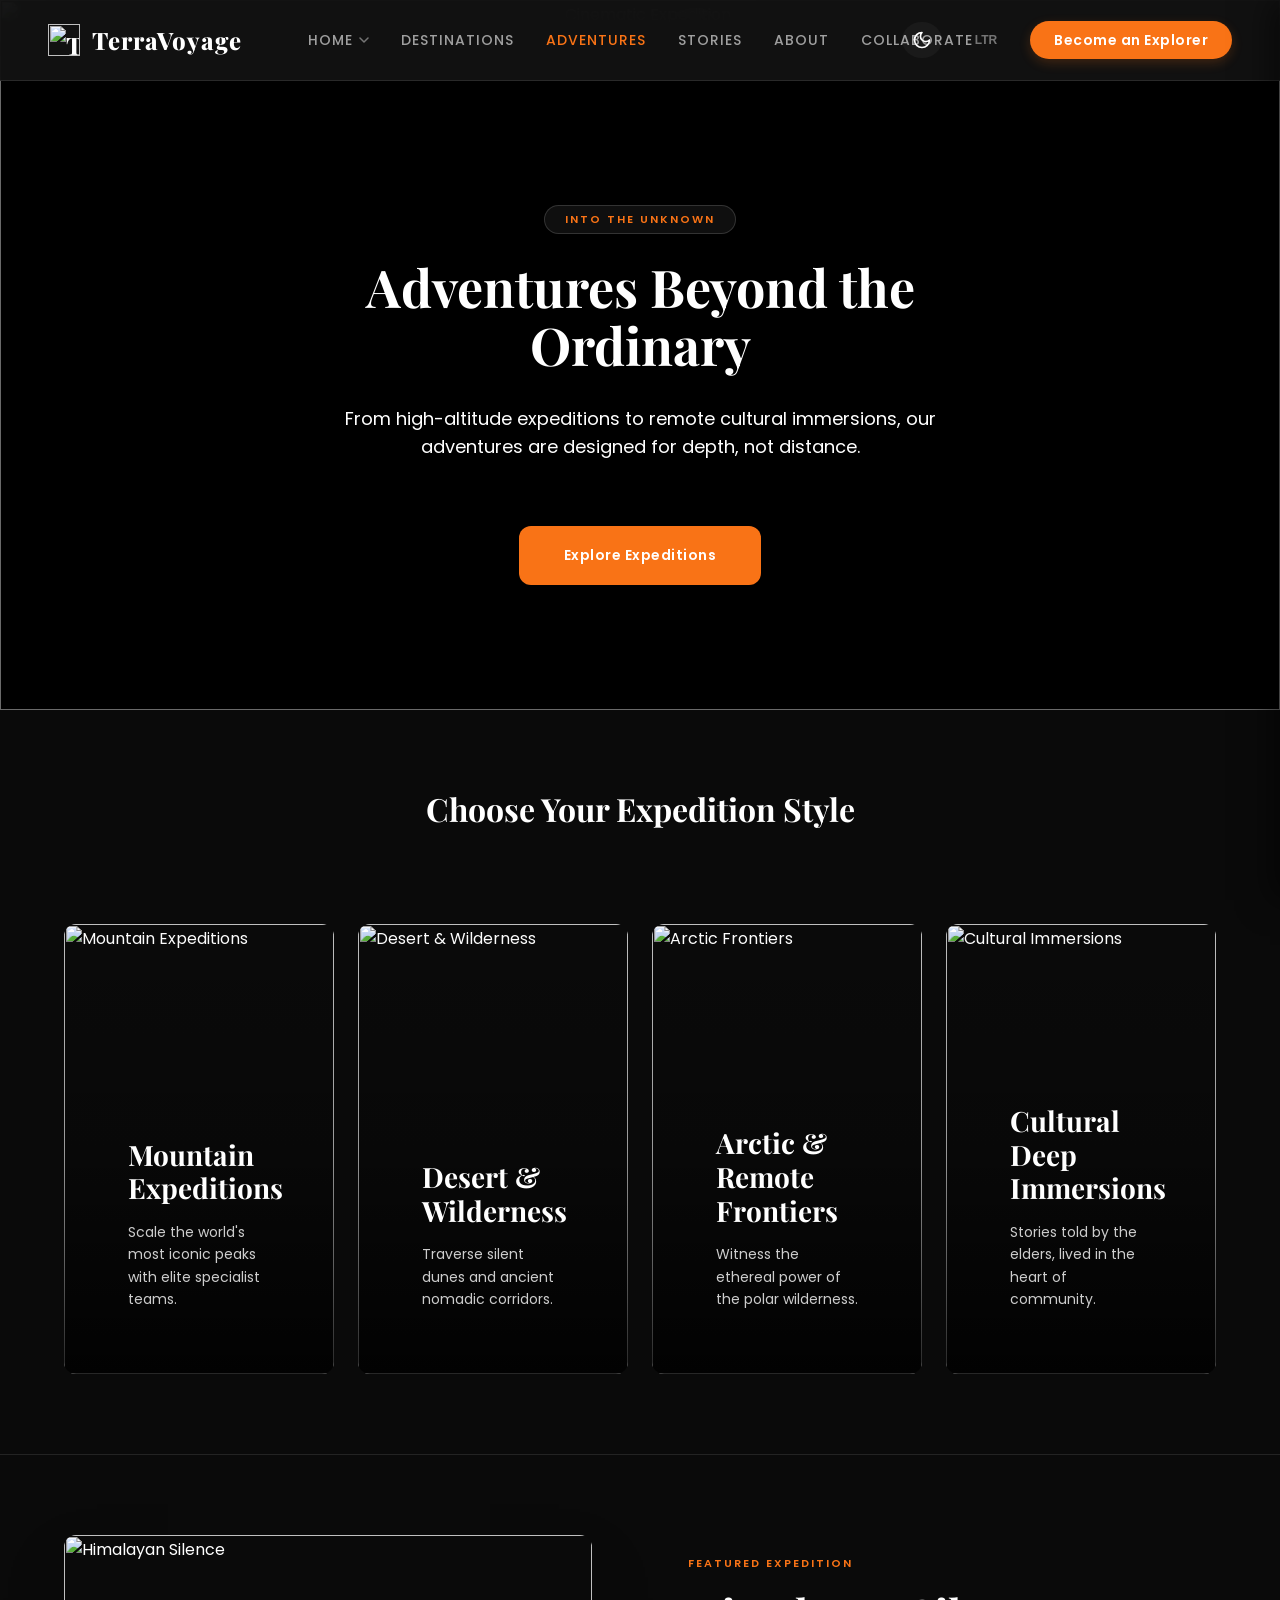
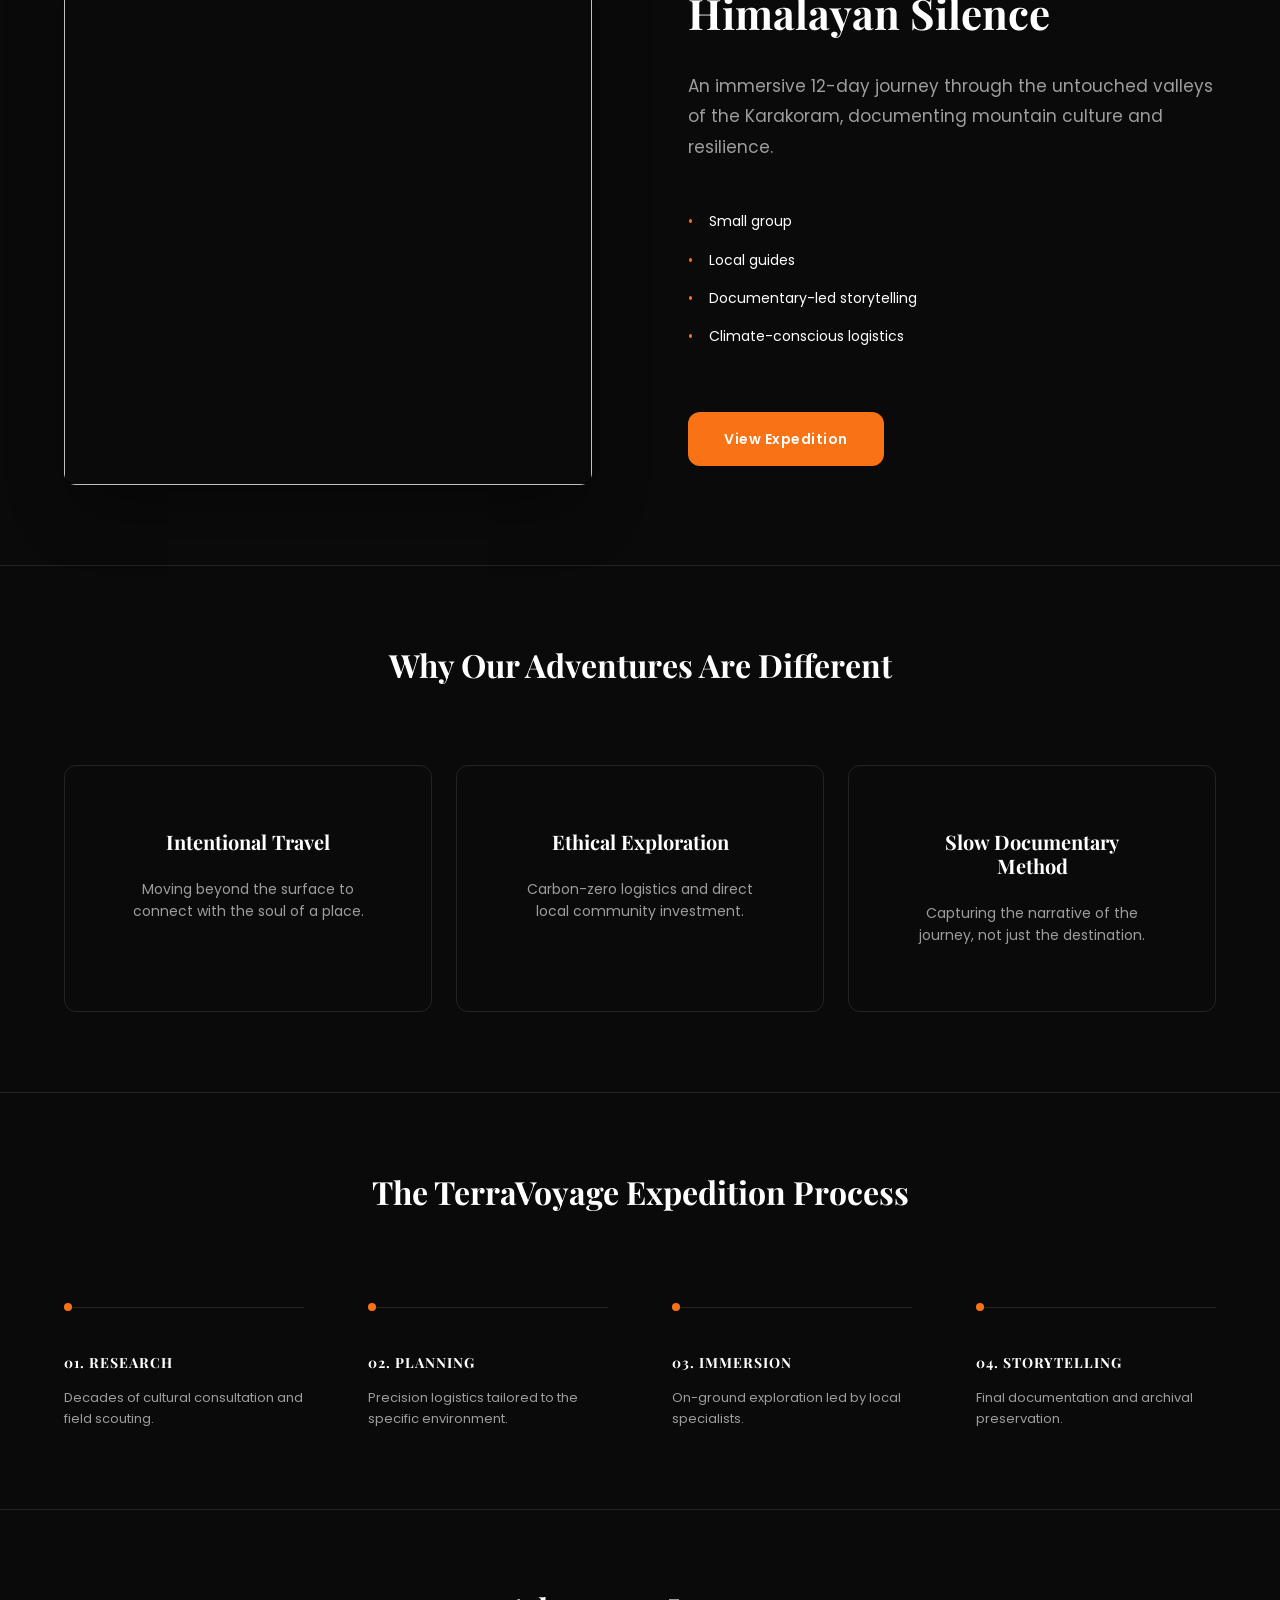
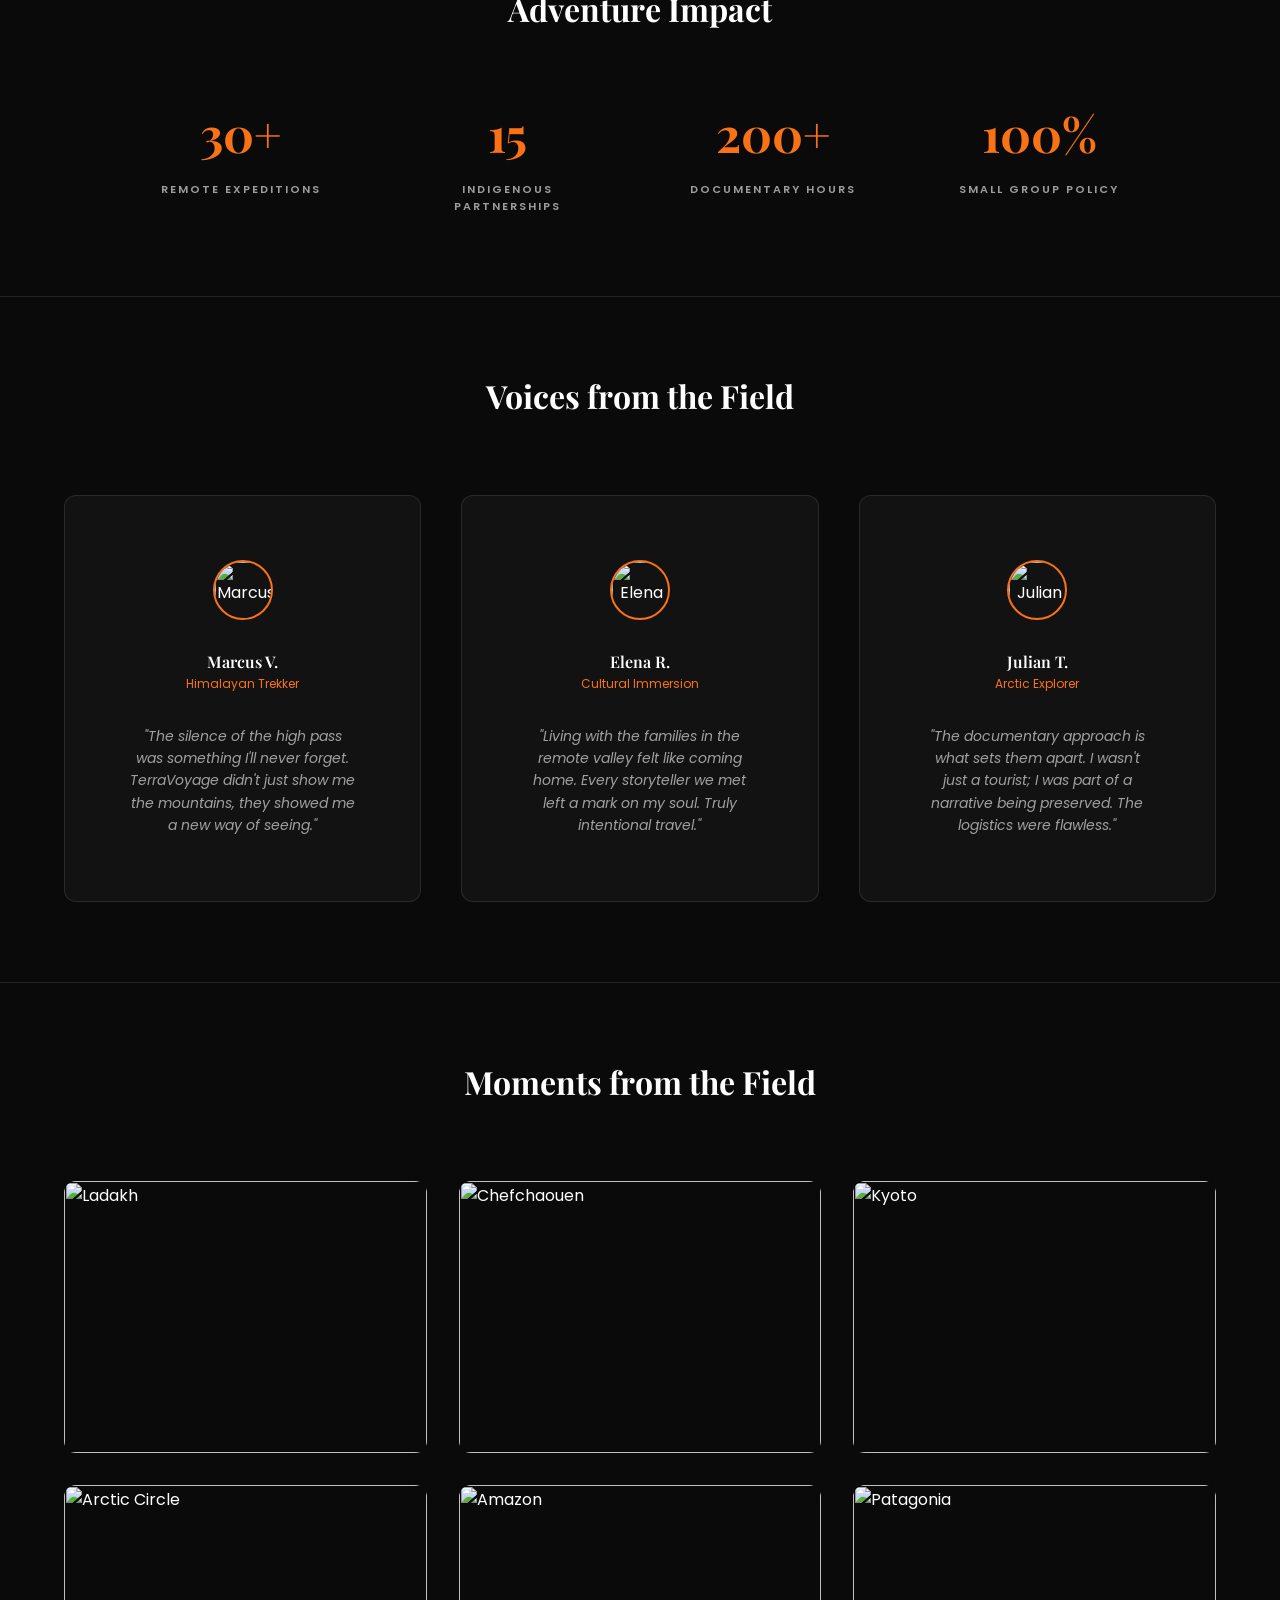
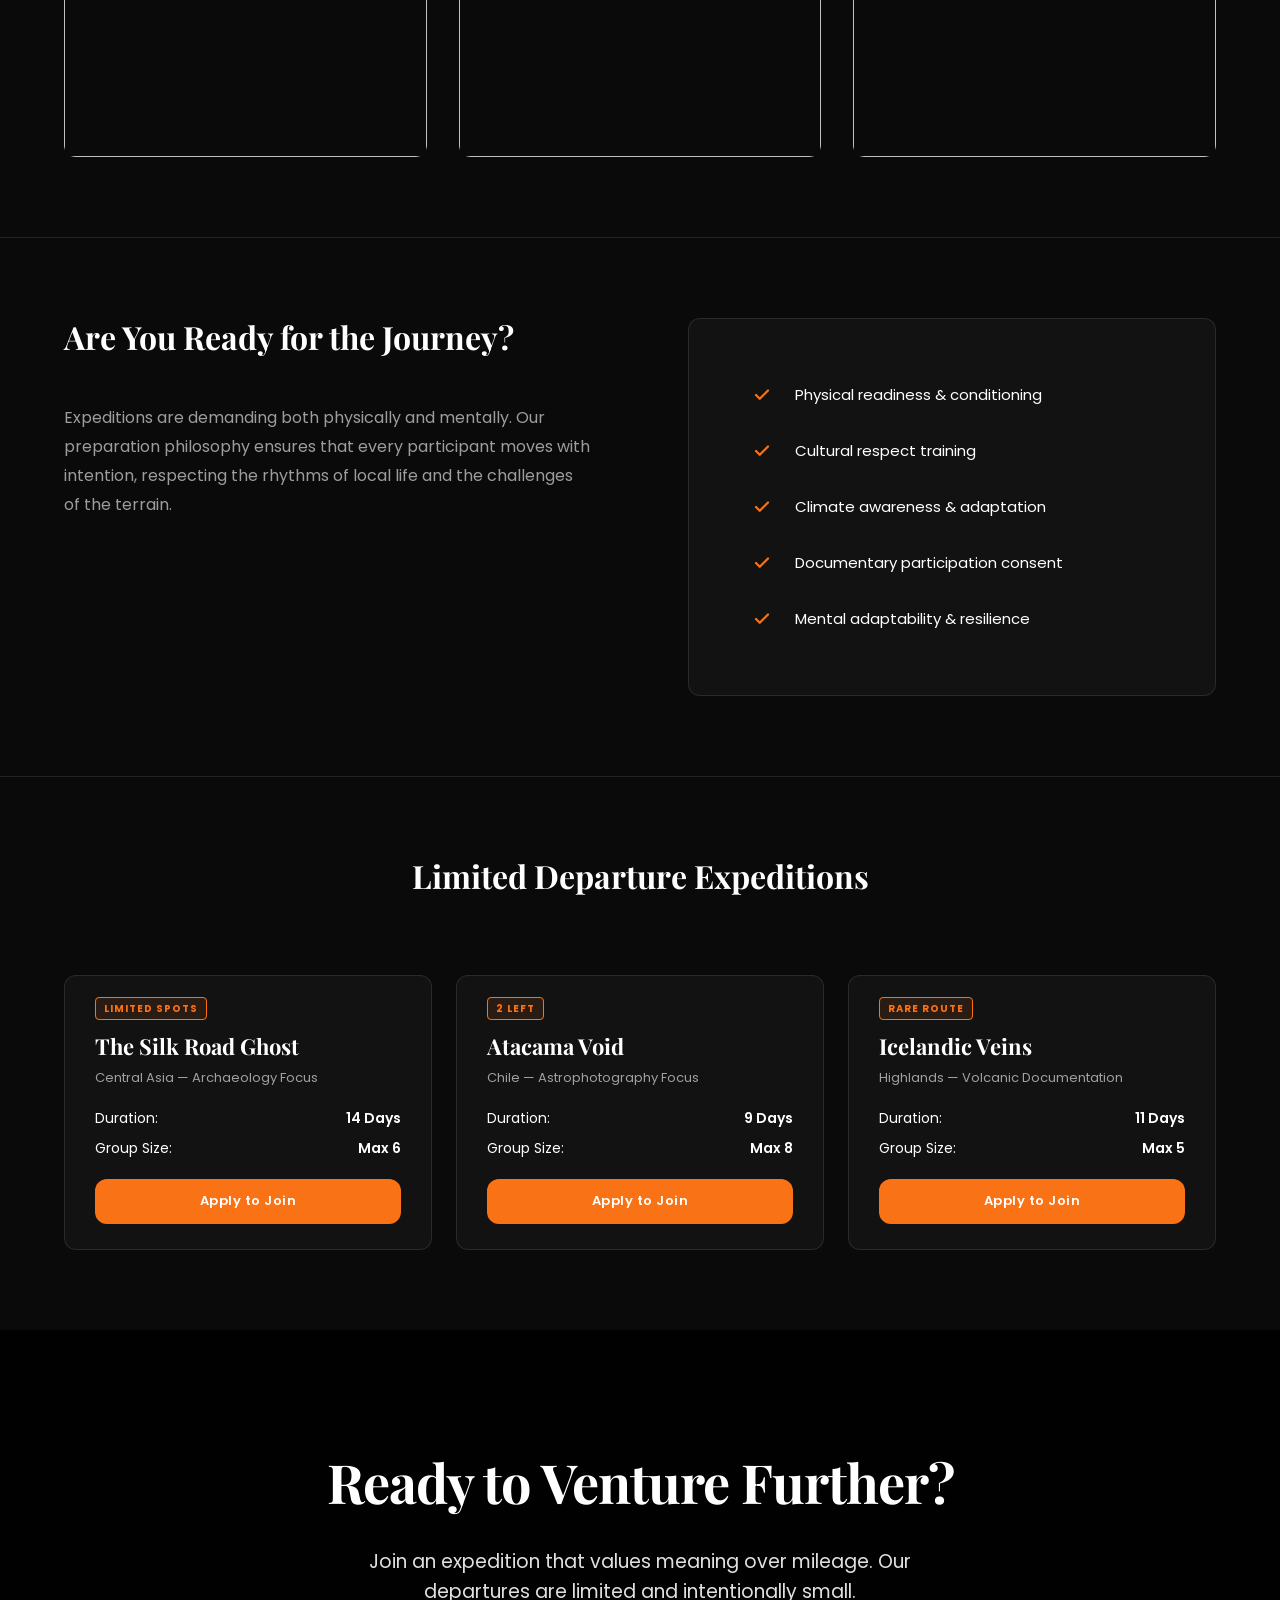
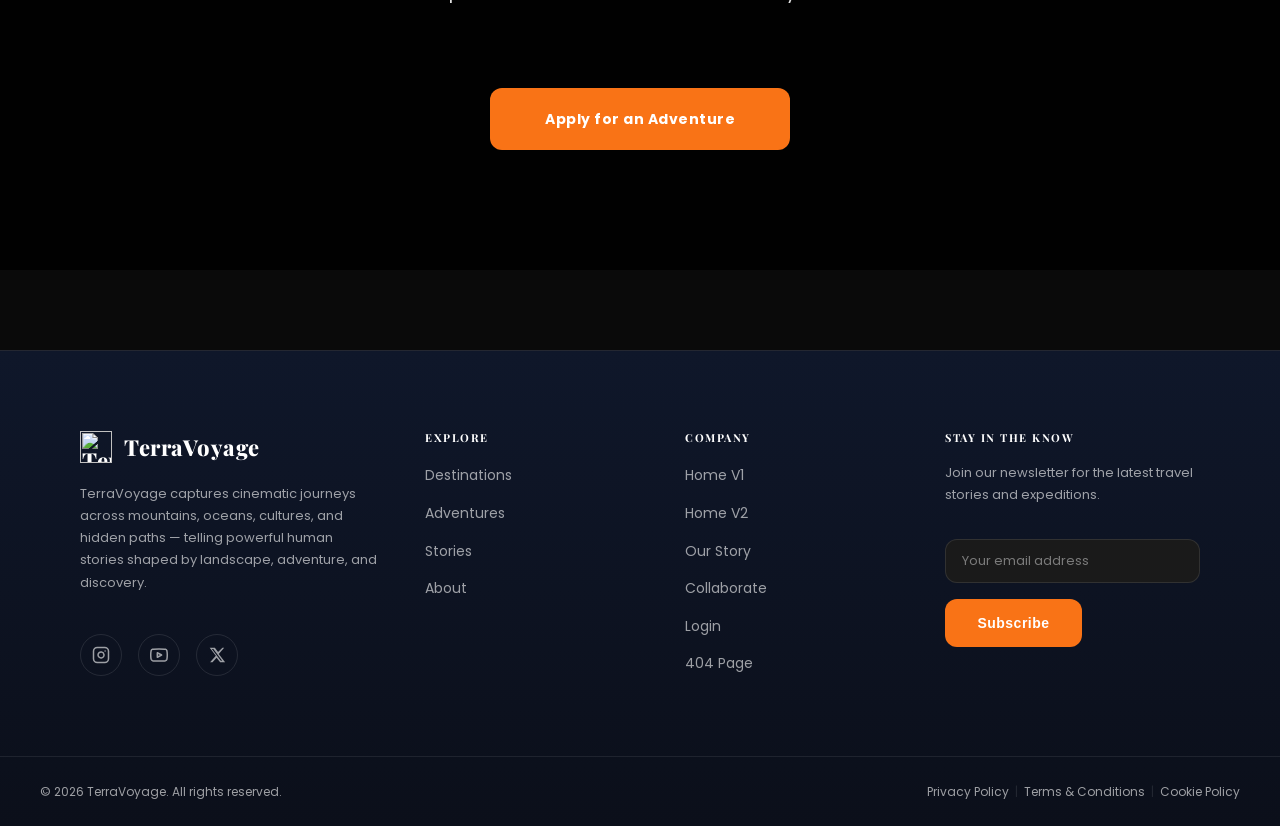
==== pages/adventures.html @ 6fcf6c56 "Initial commit" ====
<html lang="en" data-theme="dark">

<head>
    <meta charset="UTF-8">
    <meta name="viewport" content="width=device-width, initial-scale=1.0">
    <title>Adventures | TerraVoyage</title>
    <meta name="description"
        content="Embark on immersive travel experiences with our curated adventures around the world.">

    <script>
        (function () {
            const savedTheme = localStorage.getItem('theme') || 'dark';
            document.documentElement.setAttribute('data-theme', savedTheme);
            // Keep body hidden until main.js restores RTL class → no flash
            document.documentElement.classList.add('page-loading');
        })();
    </script>

    <!-- Google Fonts -->
    <link rel="preconnect" href="https://fonts.googleapis.com">
    <link rel="preconnect" href="https://fonts.gstatic.com" crossorigin>
    <link
        href="https://fonts.googleapis.com/css2?family=Playfair+Display:ital,wght@0,400..900;1,400..900&family=Poppins:wght@300;400;500;600&display=swap"
        rel="stylesheet">
    <link rel="stylesheet" href="../assets/css/style.css">
    <link rel="icon" type="image/svg+xml" href="../assets/icons/favicon.svg">
    <style>
        /* Adventures Page Specific Refinements */
        .dest-container {
            max-width: var(--container-max-width);
            margin: 0 auto;
            padding: 0 var(--space-3);
        }

        /* Hero Themes */
        [data-theme="light"] .hero-overlay {
            background: linear-gradient(to bottom, rgba(255, 255, 255, 0.1), rgba(255, 255, 255, 0.4)) !important;
        }

        /* Category Card */
        .adventure-cat-card {
            position: relative;
            height: 450px;
            border-radius: var(--border-radius);
            overflow: hidden;
            cursor: pointer;
            transition: 0.5s cubic-bezier(0.165, 0.84, 0.44, 1);
        }

        .adventure-cat-card img {
            width: 100%;
            height: 100%;
            object-fit: cover;
            transition: transform 0.8s ease;
        }

        .adventure-cat-card:hover img {
            transform: scale(1.1);
        }

        .adventure-cat-overlay {
            position: absolute;
            inset: 0;
            background: linear-gradient(to top, rgba(0, 0, 0, 0.8) 0%, rgba(0, 0, 0, 0.2) 50%, rgba(0, 0, 0, 0) 100%);
            z-index: 2;
        }

        .adventure-cat-content {
            position: absolute;
            bottom: 0;
            left: 0;
            padding: var(--space-8);
            z-index: 3;
            width: 100%;
        }

        .adventure-cat-card:hover {
            transform: translateY(-8px);
            box-shadow: 0 20px 40px rgba(0, 0, 0, 0.3);
        }

        /* Timeline design */
        .timeline-step {
            flex: 1;
            position: relative;
            padding-top: var(--space-6);
        }

        .timeline-step::before {
            content: '';
            position: absolute;
            top: 0;
            left: 0;
            width: 100%;
            height: 1px;
            background: var(--color-border);
        }

        .timeline-dot {
            position: absolute;
            top: -4px;
            left: 0;
            width: 8px;
            height: 8px;
            background: var(--color-accent);
            border-radius: 50%;
            /* RTL: position is flipped via body.rtl-mode below */
        }

        /* Testimonial card logic */
        .voice-card {
            background: var(--color-surface);
            padding: var(--space-8);
            border-radius: var(--border-radius);
            border: 1px solid var(--color-border);
            transition: 0.3s ease;
            height: 100%;
        }

        [data-theme="light"] .voice-card {
            box-shadow: 0 10px 20px rgba(0, 0, 0, 0.05);
        }

        .voice-card:hover {
            border-color: var(--color-accent);
            transform: translateY(-5px);
        }

        .avatar-circle {
            width: 60px;
            height: 60px;
            border-radius: 50%;
            object-fit: cover;
            display: block;
            /* ensures margin:auto works */
            margin: 0 auto var(--space-4);
            /* center image, replace margin-bottom */
            border: 2px solid var(--color-accent);
        }

        /* Gallery Grid */
        .gallery-grid {
            display: grid;
            grid-template-columns: repeat(auto-fit, minmax(300px, 1fr));
            gap: var(--space-4);
        }

        .gallery-item {
            position: relative;
            aspect-ratio: 4/3;
            overflow: hidden;
            border-radius: var(--border-radius);
            cursor: pointer;
        }

        .gallery-item img {
            width: 100%;
            height: 100%;
            object-fit: cover;
            transition: transform 0.6s ease;
        }

        .gallery-overlay {
            position: absolute;
            inset: 0;
            background: rgba(0, 0, 0, 0.4);
            opacity: 0;
            transition: 0.3s ease;
            display: flex;
            align-items: center;
            justify-content: center;
            z-index: 2;
        }

        .gallery-caption {
            color: #FFF;
            font-size: 13px;
            font-weight: 500;
            text-transform: uppercase;
            letter-spacing: 2px;
            transform: translateY(10px);
            transition: 0.3s ease;
        }

        .gallery-item:hover img {
            transform: scale(1.08);
        }

        .gallery-item:hover .gallery-overlay {
            opacity: 1;
        }

        .gallery-item:hover .gallery-caption {
            transform: translateY(0);
        }

        /* Limited Cards */
        .limited-card {
            background: var(--color-surface);
            padding: 25px 30px;
            border: 1px solid var(--color-border);
            border-radius: var(--border-radius);
            transition: 0.3s ease;
            display: flex;
            flex-direction: column;
            justify-content: space-between;
        }

        .expedition-detail-row {
            margin-bottom: 8px;
            display: flex;
            justify-content: space-between;
            align-items: center;
        }

        .expedition-detail-row:last-child {
            margin-bottom: 0;
        }

        [data-theme="light"] .limited-card {
            box-shadow: 0 4px 20px rgba(0, 0, 0, 0.05);
        }

        .limited-card:hover {
            border-color: var(--color-accent);
            transform: translateY(-4px);
        }

        /* =====================
           RTL MODE — Adventures Page
           ===================== */

        /* Featured Expedition & Prep — flip grid columns. Override inline grid with flex for easier mirroring. */
        body.rtl-mode .rtl-flip-section .dest-container>div:first-child {
            display: flex !important;
            flex-direction: row-reverse !important;
            text-align: right !important;
        }

        /* Prevent children from collapsing to content width */
        body.rtl-mode .rtl-flip-section .dest-container>div:first-child>div {
            flex: 1;
            min-width: 0;
            width: 100%;
        }

        /* Ensure all text within the mirrored column is right-aligned */
        body.rtl-mode .rtl-flip-section .dest-container div {
            text-align: right;
        }

        /* Feature list items — swap dot and text position */
        body.rtl-mode .rtl-flip-section ul {
            padding: 0;
            list-style: none;
        }

        body.rtl-mode .rtl-flip-section li {
            flex-direction: row-reverse;
            justify-content: flex-start;
            text-align: right;
        }

        /* Philosophy cards — right-align body text */
        body.rtl-mode .dest-container>div[style*="grid"]>div {
            text-align: right;
        }

        /* Timeline steps — right-align in RTL */
        body.rtl-mode .timeline-step {
            text-align: right;
        }

        /* Timeline dot — mirror to right edge in RTL */
        body.rtl-mode .timeline-dot {
            left: auto;
            right: 0;
        }

        /* Adventure Impact — ALWAYS centered, never reversed */
        /* Use !important to beat the broad grid-child text-align:right rule */
        body.rtl-mode .dest-container[style*="text-align: center"]>div[style*="grid"] {
            direction: ltr !important;
            text-align: center !important;
        }

        body.rtl-mode .stat-item {
            text-align: center !important;
            direction: ltr !important;
        }

        /* Limited Cards - Section 11 */
        body.rtl-mode .limited-card {
            text-align: right;
            direction: rtl;
        }

        /* ---- Voices from the Field: all rules scoped to this section only ---- */
        .adventures-page .voices-section .voices-wrapper {
            display: flex;
            justify-content: center;
            align-items: stretch;
            gap: 40px;
            flex-wrap: nowrap;
            /* enforce single row on desktop/tablet */
        }

        .adventures-page .voices-section .voice-card {
            flex: 1;
            /* equal width share */
            max-width: 360px;
            /* cap at 360px per card */
            text-align: center;
        }

        /* RTL: reverse card order only, keep content centered */
        body.rtl-mode .adventures-page .voices-section .voices-wrapper {
            flex-direction: row-reverse;
        }

        /* RTL: card content stays centered and unaffected by parent direction */
        body.rtl-mode .adventures-page .voices-section .voice-card {
            direction: ltr !important;
            text-align: center !important;
        }

        /* Avatar always centered */
        .adventures-page .voices-section .avatar-circle {
            display: block;
            margin: 0 auto var(--space-4);
        }

        /* Keep centered headings centered */
        body.rtl-mode [style*="text-align: center"] {
            direction: ltr;
            text-align: center !important;
        }

        /* Mobile: reset RTL column flex but maintain direction */
        @media (max-width: 768px) {
            body.rtl-mode .rtl-flip-section .dest-container>div:first-child {
                flex-direction: column !important;
            }

            /* Voices section: stack cleanly in BOTH LTR and RTL on mobile */
            .adventures-page .voices-section .voices-wrapper,
            body.rtl-mode .adventures-page .voices-section .voices-wrapper {
                flex-direction: column;
                align-items: center;
                flex-wrap: wrap;
                /* re-enable wrap for stacking */
            }

            .adventures-page .voices-section .voice-card {
                max-width: 100%;
                /* full width on mobile */
            }

            /* Adventure Impact: center stat items on mobile */
            .dest-container[style*="text-align: center"]>div[style*="grid"] {
                display: flex !important;
                flex-direction: column !important;
                align-items: center !important;
                gap: 32px !important;
            }

            .stat-item {
                text-align: center !important;
                width: 100% !important;
                align-items: center !important;
            }
        }

        /* Section 12 - Final CTA Cinematic Enhancements (Global) */
        .section-12 {
            position: relative;
            background: url('../assets/images/adventures/ctaSection-12.jpg') center center / cover no-repeat;
            padding: 120px 20px !important;
            margin-bottom: 80px;
            /* Prevent footer overlap */
            border: none !important;
            overflow: hidden;
            display: flex;
            align-items: center;
            justify-content: center;
        }

        .section-12::before {
            content: "";
            position: absolute;
            inset: 0;
            background: rgba(0, 0, 0, 0.65);
            z-index: 1;
        }

        .cta-content {
            position: relative;
            z-index: 2;
            max-width: 800px;
            width: 100%;
            text-align: center;
        }

        .cta-content h2 {
            color: #ffffff !important;
            margin-top: 0;
            margin-bottom: var(--space-4);
        }

        .cta-content p {
            color: #e0e0e0 !important;
            margin-bottom: var(--space-10);
        }
    </style>
</head>

<body class="adventures-page">
    <header class="header">
        <div class="header-container">
            <div class="header-left">
                <div class="logo">
                    <a href="../index.html">
                        <img src="../assets/icons/logo.svg" alt="TerraVoyage Logo" class="logo-icon">
                        <span>TerraVoyage</span>
                    </a>
                </div>
            </div>

            <div class="header-center">
                <nav class="nav-links-wrapper">
                    <ul class="nav-links">
                        <li class="has-dropdown">
                            <a href="../index.html">Home <svg class="dropdown-icon" width="10" height="6"
                                    viewBox="0 0 10 6" fill="none" xmlns="http://www.w3.org/2000/svg">
                                    <path d="M1 1L5 5L9 1" stroke="currentColor" stroke-width="1.5"
                                        stroke-linecap="round" stroke-linejoin="round" />
                                </svg></a>
                            <ul class="dropdown-menu">
                                <li><a href="../index.html">Home V1</a></li>
                                <li><a href="../home-v2.html">Home V2</a></li>
                            </ul>
                        </li>
                        <li><a href="destinations.html">Destinations</a></li>
                        <li><a href="adventures.html" class="active">Adventures</a></li>
                        <li><a href="stories.html">Stories</a></li>
                        <li><a href="about.html">About</a></li>
                        <li><a href="collaborate.html">Collaborate</a></li>
                    </ul>
                </nav>
            </div>

            <div class="header-right">
                <div class="header-actions">
                    <button class="theme-toggle" id="theme-toggle" aria-label="Toggle theme">
                        <svg class="moon-icon" xmlns="http://www.w3.org/2000/svg" width="20" height="20"
                            viewBox="0 0 24 24" fill="none" stroke="currentColor" stroke-width="2"
                            stroke-linecap="round" stroke-linejoin="round">
                            <path d="M12 3a6 6 0 0 0 9 9 9 9 0 1 1-9-9Z" />
                        </svg>
                        <svg class="sun-icon" xmlns="http://www.w3.org/2000/svg" width="20" height="20"
                            viewBox="0 0 24 24" fill="none" stroke="currentColor" stroke-width="2"
                            stroke-linecap="round" stroke-linejoin="round" style="display: none;">
                            <circle cx="12" cy="12" r="4" />
                            <path d="M12 2v2" />
                            <path d="M12 20v2" />
                            <path d="m4.93 4.93 1.41 1.41" />
                            <path d="m17.66 17.66 1.41 1.41" />
                            <path d="M2 12h2" />
                            <path d="M20 12h2" />
                            <path d="m6.34 17.66-1.41 1.41" />
                            <path d="m19.07 4.93-1.41 1.41" />
                        </svg>
                    </button>
                    <button class="rtl-toggle" id="rtl-toggle">LTR</button>
                    <a href="login.html" class="premium-cta header-cta">Become an Explorer</a>
                    <button class="hamburger" id="hamburger" aria-label="Toggle menu">
                        <span></span>
                        <span></span>
                        <span></span>
                    </button>
                </div>
            </div>
        </div>
    </header>

    <div class="nav-overlay" id="nav-overlay"></div>

    <div class="mobile-nav" id="mobile-nav">
        <button class="mobile-nav-back" id="mobile-nav-back">
            <svg width="20" height="20" viewBox="0 0 24 24" fill="none" stroke="currentColor" stroke-width="2"
                stroke-linecap="round" stroke-linejoin="round">
                <path d="m15 18-6-6 6-6" />
            </svg>
            Back
        </button>
        <div class="mobile-nav-links">
            <div class="has-dropdown">
                <a href="#" class="mobile-dropdown-toggle">Home <svg class="dropdown-icon" width="12" height="8"
                        viewBox="0 0 12 8" fill="none" xmlns="http://www.w3.org/2000/svg">
                        <path d="M1 1L6 6L11 1" stroke="currentColor" stroke-width="2" stroke-linecap="round"
                            stroke-linejoin="round" />
                    </svg></a>
                <ul class="mobile-dropdown-menu">
                    <li><a href="../index.html">Home V1</a></li>
                    <li><a href="../home-v2.html">Home V2</a></li>
                </ul>
            </div>
            <a href="destinations.html">Destinations</a>
            <a href="adventures.html" class="active">Adventures</a>
            <a href="stories.html">Stories</a>
            <a href="about.html">About</a>
            <a href="collaborate.html">Collaborate</a>
        </div>
        <div class="mobile-cta">
            <a href="login.html" class="btn-primary full-width">
                Become an Explorer
            </a>
        </div>
    </div>

    <main>
        <!-- SECTION 1 — HERO -->
        <section class="hero-banner adventures-hero"
            style="position: relative; min-height: calc(70vh + var(--navbar-height)); display: flex; align-items: center; justify-content: center; text-align: center; overflow: hidden; background: #000; padding-top: var(--navbar-height);">
            <div class="hero-content">
                <span class="hero-label" style="margin-bottom: var(--space-3);">Into the Unknown</span>
                <h1>Adventures Beyond the Ordinary</h1>
                <p>From high-altitude expeditions to remote cultural immersions, our adventures are designed for depth,
                    not distance.</p>
                <a href="#expeditions" class="btn-primary hero-cta" style="padding: 18px 45px;">Explore Expeditions</a>
            </div>
            <div class="hero-bg" style="position: absolute; inset: 0; z-index: 1;">
                <img src="../assets/images/adventures/HeroSection-img.jpg" alt="Cinematic Expedition"
                    style="width: 100%; height: 100%; object-fit: cover;">
            </div>
        </section>

        <!-- SECTION 2 — ADVENTURE CATEGORIES -->
        <section id="expeditions" style="padding: 80px 0;">
            <div class="dest-container">
                <div style="text-align: center; margin-bottom: var(--space-12);">
                    <h2 style="font-family: var(--font-heading); font-size: 32px;">Choose Your Expedition Style</h2>
                </div>
                <div class="grid-four-col">
                    <!-- Category 1 -->
                    <div class="adventure-cat-card">
                        <img src="../assets/images/adventures/Mountain Expeditions.jpg" alt="Mountain Expeditions"
                            style="object-position: center;">
                        <div class="adventure-cat-overlay"></div>
                        <div class="adventure-cat-content">
                            <h3
                                style="font-family: var(--font-heading); font-size: 28px; color: #FFF; margin-bottom: var(--space-2);">
                                Mountain Expeditions</h3>
                            <p style="color: rgba(255,255,255,0.8); font-size: 14px;">Scale the world's most iconic
                                peaks with elite specialist teams.</p>
                        </div>
                    </div>
                    <!-- Category 2 -->
                    <div class="adventure-cat-card">
                        <img src="../assets/images/adventures/Desert & Wilderness.jpg" alt="Desert & Wilderness"
                            style="object-position: center;">
                        <div class="adventure-cat-overlay"></div>
                        <div class="adventure-cat-content">
                            <h3
                                style="font-family: var(--font-heading); font-size: 28px; color: #FFF; margin-bottom: var(--space-2);">
                                Desert & Wilderness</h3>
                            <p style="color: rgba(255,255,255,0.8); font-size: 14px;">Traverse silent dunes and ancient
                                nomadic corridors.</p>
                        </div>
                    </div>
                    <!-- Category 3 -->
                    <div class="adventure-cat-card">
                        <img src="../assets/images/adventures/Arctic & Remote Frontiers.jpg" alt="Arctic Frontiers"
                            style="object-position: center;">
                        <div class="adventure-cat-overlay"></div>
                        <div class="adventure-cat-content">
                            <h3
                                style="font-family: var(--font-heading); font-size: 28px; color: #FFF; margin-bottom: var(--space-2);">
                                Arctic & Remote Frontiers</h3>
                            <p style="color: rgba(255,255,255,0.8); font-size: 14px;">Witness the ethereal power of the
                                polar wilderness.</p>
                        </div>
                    </div>
                    <!-- Category 4 -->
                    <div class="adventure-cat-card">
                        <img src="../assets/images/adventures/Cultural Deep Immersions.jpg" alt="Cultural Immersions"
                            style="object-position: center;">
                        <div class="adventure-cat-overlay"></div>
                        <div class="adventure-cat-content">
                            <h3
                                style="font-family: var(--font-heading); font-size: 28px; color: #FFF; margin-bottom: var(--space-2);">
                                Cultural Deep Immersions</h3>
                            <p style="color: rgba(255,255,255,0.8); font-size: 14px;">Stories told by the elders, lived
                                in the heart of community.</p>
                        </div>
                    </div>
                </div>
            </div>
        </section>

        <!-- SECTION 3 — FEATURED EXPEDITION -->
        <section class="rtl-flip-section" style="padding: 80px 0; border-top: 1px solid var(--color-border);">
            <div class="dest-container">
                <div
                    style="display: grid; grid-template-columns: repeat(auto-fit, minmax(350px, 1fr)); gap: var(--space-12); align-items: center;">
                    <div
                        style="overflow: hidden; border-radius: var(--border-radius); box-shadow: 0 30px 60px -12px rgba(0,0,0,0.4);">
                        <img src="../assets/images/adventures/Himalayan Silence.jpg" alt="Himalayan Silence"
                            style="width: 100%; height: 550px; object-fit: cover; object-position: center;">
                    </div>
                    <div>
                        <span class="eyebrow"
                            style="color: var(--color-accent); font-weight: 600; text-transform: uppercase; letter-spacing: 2px; font-size: 11px; display: block; margin-bottom: var(--space-2);">Featured
                            Expedition</span>
                        <h2 style="font-family: var(--font-heading); font-size: 42px; margin-bottom: var(--space-4);">
                            Himalayan Silence</h2>
                        <p
                            style="font-size: 17px; color: var(--color-text-muted); line-height: 1.8; margin-bottom: var(--space-6);">
                            An immersive 12-day journey through the untouched valleys of the Karakoram, documenting
                            mountain culture and resilience.</p>
                        <ul
                            style="margin-bottom: var(--space-8); display: flex; flex-direction: column; gap: var(--space-2);">
                            <li
                                style="display: flex; align-items: center; gap: var(--space-2); font-size: 14px; color: var(--color-text);">
                                <span style="color: var(--color-accent);">•</span> Small group
                            </li>
                            <li
                                style="display: flex; align-items: center; gap: var(--space-2); font-size: 14px; color: var(--color-text);">
                                <span style="color: var(--color-accent);">•</span> Local guides
                            </li>
                            <li
                                style="display: flex; align-items: center; gap: var(--space-2); font-size: 14px; color: var(--color-text);">
                                <span style="color: var(--color-accent);">•</span> Documentary-led storytelling
                            </li>
                            <li
                                style="display: flex; align-items: center; gap: var(--space-2); font-size: 14px; color: var(--color-text);">
                                <span style="color: var(--color-accent);">•</span> Climate-conscious logistics
                            </li>
                        </ul>
                        <a href="collaborate.html" class="btn-primary" style="padding: 16px 36px;">View Expedition</a>
                    </div>
                </div>
            </div>
        </section>

        <!-- SECTION 4 — OUR ADVENTURE PHILOSOPHY -->
        <section style="padding: 80px 0; border-top: 1px solid var(--color-border);">
            <div class="dest-container">
                <div style="text-align: center; margin-bottom: var(--space-10);">
                    <h2 style="font-family: var(--font-heading); font-size: 32px;">Why Our Adventures Are Different</h2>
                </div>
                <div class="grid-three-col">
                    <div
                        style="padding: var(--space-8); border: 1px solid var(--color-border); border-radius: var(--border-radius); text-align: center;">
                        <h3 style="font-family: var(--font-heading); font-size: 20px; margin-bottom: var(--space-3);">
                            Intentional Travel</h3>
                        <p style="font-size: 14px; color: var(--color-text-muted);">Moving beyond the surface to connect
                            with the soul of a place.</p>
                    </div>
                    <div
                        style="padding: var(--space-8); border: 1px solid var(--color-border); border-radius: var(--border-radius); text-align: center;">
                        <h3 style="font-family: var(--font-heading); font-size: 20px; margin-bottom: var(--space-3);">
                            Ethical Exploration</h3>
                        <p style="font-size: 14px; color: var(--color-text-muted);">Carbon-zero logistics and direct
                            local community investment.</p>
                    </div>
                    <div
                        style="padding: var(--space-8); border: 1px solid var(--color-border); border-radius: var(--border-radius); text-align: center;">
                        <h3 style="font-family: var(--font-heading); font-size: 20px; margin-bottom: var(--space-3);">
                            Slow Documentary Method</h3>
                        <p style="font-size: 14px; color: var(--color-text-muted);">Capturing the narrative of the
                            journey, not just the destination.</p>
                    </div>
                </div>
            </div>
        </section>

        <!-- SECTION 5 — THE EXPEDITION PROCESS -->
        <section style="padding: 80px 0; border-top: 1px solid var(--color-border);">
            <div class="dest-container">
                <div style="text-align: center; margin-bottom: var(--space-12);">
                    <h2 style="font-family: var(--font-heading); font-size: 32px;">The TerraVoyage Expedition Process
                    </h2>
                </div>
                <div style="display: flex; gap: var(--space-8); flex-wrap: wrap;">
                    <div class="timeline-step">
                        <div class="timeline-dot"></div>
                        <h4
                            style="font-size: 14px; text-transform: uppercase; letter-spacing: 1px; margin-bottom: var(--space-2);">
                            01. Research</h4>
                        <p style="font-size: 13px; color: var(--color-text-muted);">Decades of cultural consultation and
                            field scouting.</p>
                    </div>
                    <div class="timeline-step">
                        <div class="timeline-dot"></div>
                        <h4
                            style="font-size: 14px; text-transform: uppercase; letter-spacing: 1px; margin-bottom: var(--space-2);">
                            02. Planning</h4>
                        <p style="font-size: 13px; color: var(--color-text-muted);">Precision logistics tailored to the
                            specific environment.</p>
                    </div>
                    <div class="timeline-step">
                        <div class="timeline-dot"></div>
                        <h4
                            style="font-size: 14px; text-transform: uppercase; letter-spacing: 1px; margin-bottom: var(--space-2);">
                            03. Immersion</h4>
                        <p style="font-size: 13px; color: var(--color-text-muted);">On-ground exploration led by local
                            specialists.</p>
                    </div>
                    <div class="timeline-step">
                        <div class="timeline-dot"></div>
                        <h4
                            style="font-size: 14px; text-transform: uppercase; letter-spacing: 1px; margin-bottom: var(--space-2);">
                            04. Storytelling</h4>
                        <p style="font-size: 13px; color: var(--color-text-muted);">Final documentation and archival
                            preservation.</p>
                    </div>
                </div>
            </div>
        </section>

        <!-- SECTION 6 — ADVENTURE IMPACT -->
        <section style="padding: 80px 0; border-top: 1px solid var(--color-border);">
            <div class="dest-container" style="text-align: center;">
                <h2 style="font-family: var(--font-heading); font-size: 32px; margin-bottom: var(--space-10);">Adventure
                    Impact</h2>
                <div
                    style="display: grid; grid-template-columns: repeat(auto-fit, minmax(200px, 1fr)); gap: var(--space-8); max-width: 1000px; margin: 0 auto; align-items: start;">
                    <div class="stat-item">
                        <div
                            style="font-size: 48px; font-family: var(--font-heading); color: var(--color-accent); font-weight: 700; line-height: 1;">
                            30+</div>
                        <div
                            style="font-size: 11px; text-transform: uppercase; letter-spacing: 2px; color: var(--color-text-muted); margin-top: var(--space-3); font-weight: 600;">
                            Remote Expeditions</div>
                    </div>
                    <div class="stat-item">
                        <div
                            style="font-size: 48px; font-family: var(--font-heading); color: var(--color-accent); font-weight: 700; line-height: 1;">
                            15</div>
                        <div
                            style="font-size: 11px; text-transform: uppercase; letter-spacing: 2px; color: var(--color-text-muted); margin-top: var(--space-3); font-weight: 600;">
                            Indigenous Partnerships</div>
                    </div>
                    <div class="stat-item">
                        <div
                            style="font-size: 48px; font-family: var(--font-heading); color: var(--color-accent); font-weight: 700; line-height: 1;">
                            200+</div>
                        <div
                            style="font-size: 11px; text-transform: uppercase; letter-spacing: 2px; color: var(--color-text-muted); margin-top: var(--space-3); font-weight: 600;">
                            Documentary Hours</div>
                    </div>
                    <div class="stat-item">
                        <div
                            style="font-size: 48px; font-family: var(--font-heading); color: var(--color-accent); font-weight: 700; line-height: 1;">
                            100%</div>
                        <div
                            style="font-size: 11px; text-transform: uppercase; letter-spacing: 2px; color: var(--color-text-muted); margin-top: var(--space-3); font-weight: 600;">
                            Small Group Policy</div>
                    </div>
                </div>
            </div>
        </section>

        <!-- SECTION 7 — VOICES FROM THE FIELD -->
        <section class="voices-section" style="padding: 80px 0; border-top: 1px solid var(--color-border);">
            <div class="dest-container">
                <div style="text-align: center; margin-bottom: var(--space-10);">
                    <h2 style="font-family: var(--font-heading); font-size: 32px;">Voices from the Field</h2>
                </div>
                <div class="voices-wrapper">
                    <!-- Testimonial 1 -->
                    <div class="voice-card">
                        <img src="../assets/images/adventures/Marcus V..jpg" alt="Marcus" class="avatar-circle"
                            style="object-position: center 20%;">
                        <h4 style="font-weight: 600; margin-bottom: 2px;">Marcus V.</h4>
                        <span
                            style="font-size: 12px; color: var(--color-accent); display: block; margin-bottom: var(--space-4);">Himalayan
                            Trekker</span>
                        <p
                            style="font-style: italic; font-size: 14px; color: var(--color-text-muted); line-height: 1.6;">
                            "The silence of the high pass was something I'll never forget. TerraVoyage didn't just show
                            me the mountains, they showed me a new way of seeing."</p>
                    </div>
                    <!-- Testimonial 2 -->
                    <div class="voice-card">
                        <img src="../assets/images/adventures/Elena R..jpg" alt="Elena" class="avatar-circle"
                            style="object-position: center 20%;">
                        <h4 style="font-weight: 600; margin-bottom: 2px;">Elena R.</h4>
                        <span
                            style="font-size: 12px; color: var(--color-accent); display: block; margin-bottom: var(--space-4);">Cultural
                            Immersion</span>
                        <p
                            style="font-style: italic; font-size: 14px; color: var(--color-text-muted); line-height: 1.6;">
                            "Living with the families in the remote valley felt like coming home. Every storyteller we
                            met left a mark on my soul. Truly intentional travel."</p>
                    </div>
                    <!-- Testimonial 3 -->
                    <div class="voice-card">
                        <img src="../assets/images/adventures/Julian T..jpg" alt="Julian" class="avatar-circle"
                            style="object-position: center 20%;">
                        <h4 style="font-weight: 600; margin-bottom: 2px;">Julian T.</h4>
                        <span
                            style="font-size: 12px; color: var(--color-accent); display: block; margin-bottom: var(--space-4);">Arctic
                            Explorer</span>
                        <p
                            style="font-style: italic; font-size: 14px; color: var(--color-text-muted); line-height: 1.6;">
                            "The documentary approach is what sets them apart. I wasn't just a tourist; I was part of a
                            narrative being preserved. The logistics were flawless."</p>
                    </div>
                </div>
            </div>
        </section>

        <!-- SECTION 9 — EXPEDITION GALLERY -->
        <section style="padding: 80px 0; border-top: 1px solid var(--color-border);">
            <div class="dest-container">
                <div style="text-align: center; margin-bottom: var(--space-10);">
                    <h2 style="font-family: var(--font-heading); font-size: 32px;">Moments from the Field</h2>
                </div>
                <div class="gallery-grid">
                    <!-- Image 1 -->
                    <div class="gallery-item">
                        <img src="../assets/images/adventures/Ladakh, India.jpg" alt="Ladakh"
                            style="object-position: center;">
                        <div class="gallery-overlay">
                            <span class="gallery-caption">Ladakh, India</span>
                        </div>
                    </div>
                    <!-- Image 2 -->
                    <div class="gallery-item">
                        <img src="../assets/images/adventures/Chefchaouen, Morocco.jpg" alt="Chefchaouen"
                            style="object-position: center;">
                        <div class="gallery-overlay">
                            <span class="gallery-caption">Chefchaouen, Morocco</span>
                        </div>
                    </div>
                    <!-- Image 3 -->
                    <div class="gallery-item">
                        <img src="../assets/images/adventures/Kyoto, Japan.jpg" alt="Kyoto"
                            style="object-position: center;">
                        <div class="gallery-overlay">
                            <span class="gallery-caption">Kyoto, Japan</span>
                        </div>
                    </div>
                    <!-- Image 4 -->
                    <div class="gallery-item">
                        <img src="../assets/images/adventures/Arctic Circle.jpg" alt="Arctic Circle"
                            style="object-position: center;">
                        <div class="gallery-overlay">
                            <span class="gallery-caption">Arctic Circle</span>
                        </div>
                    </div>
                    <!-- Image 5 -->
                    <div class="gallery-item">
                        <img src="../assets/images/adventures/Amazon Basin.jpg" alt="Amazon"
                            style="object-position: center;">
                        <div class="gallery-overlay">
                            <span class="gallery-caption">Amazon Basin</span>
                        </div>
                    </div>
                    <!-- Image 6 -->
                    <div class="gallery-item">
                        <img src="../assets/images/adventures/Patagonia.jpg" alt="Patagonia"
                            style="object-position: center;">
                        <div class="gallery-overlay">
                            <span class="gallery-caption">Patagonia</span>
                        </div>
                    </div>
                </div>
            </div>
        </section>

        <!-- SECTION 10 — PREPARATION & READINESS -->
        <section class="rtl-flip-section" style="padding: 80px 0; border-top: 1px solid var(--color-border);">
            <div class="dest-container">
                <div
                    style="display: grid; grid-template-columns: repeat(auto-fit, minmax(350px, 1fr)); gap: var(--space-12); align-items: start;">
                    <div>
                        <h2 style="font-family: var(--font-heading); font-size: 32px; margin-bottom: var(--space-6);">
                            Are
                            You Ready for the Journey?</h2>
                        <p style="font-size: 16px; color: var(--color-text-muted); line-height: 1.8;">Expeditions are
                            demanding both physically and mentally. Our preparation philosophy ensures that every
                            participant moves with intention, respecting the rhythms of local life and the challenges of
                            the terrain.</p>
                    </div>
                    <div
                        style="background: var(--color-surface); padding: var(--space-8); border: 1px solid var(--color-border); border-radius: var(--border-radius);">
                        <ul style="display: flex; flex-direction: column; gap: var(--space-4);">
                            <li style="display: flex; align-items: center; gap: var(--space-3); font-size: 15px;">
                                <svg xmlns="http://www.w3.org/2000/svg" width="18" height="18" viewBox="0 0 24 24"
                                    fill="none" stroke="var(--color-accent)" stroke-width="3" stroke-linecap="round"
                                    stroke-linejoin="round">
                                    <polyline points="20 6 9 17 4 12"></polyline>
                                </svg>
                                Physical readiness & conditioning
                            </li>
                            <li style="display: flex; align-items: center; gap: var(--space-3); font-size: 15px;">
                                <svg xmlns="http://www.w3.org/2000/svg" width="18" height="18" viewBox="0 0 24 24"
                                    fill="none" stroke="var(--color-accent)" stroke-width="3" stroke-linecap="round"
                                    stroke-linejoin="round">
                                    <polyline points="20 6 9 17 4 12"></polyline>
                                </svg>
                                Cultural respect training
                            </li>
                            <li style="display: flex; align-items: center; gap: var(--space-3); font-size: 15px;">
                                <svg xmlns="http://www.w3.org/2000/svg" width="18" height="18" viewBox="0 0 24 24"
                                    fill="none" stroke="var(--color-accent)" stroke-width="3" stroke-linecap="round"
                                    stroke-linejoin="round">
                                    <polyline points="20 6 9 17 4 12"></polyline>
                                </svg>
                                Climate awareness & adaptation
                            </li>
                            <li style="display: flex; align-items: center; gap: var(--space-3); font-size: 15px;">
                                <svg xmlns="http://www.w3.org/2000/svg" width="18" height="18" viewBox="0 0 24 24"
                                    fill="none" stroke="var(--color-accent)" stroke-width="3" stroke-linecap="round"
                                    stroke-linejoin="round">
                                    <polyline points="20 6 9 17 4 12"></polyline>
                                </svg>
                                Documentary participation consent
                            </li>
                            <li style="display: flex; align-items: center; gap: var(--space-3); font-size: 15px;">
                                <svg xmlns="http://www.w3.org/2000/svg" width="18" height="18" viewBox="0 0 24 24"
                                    fill="none" stroke="var(--color-accent)" stroke-width="3" stroke-linecap="round"
                                    stroke-linejoin="round">
                                    <polyline points="20 6 9 17 4 12"></polyline>
                                </svg>
                                Mental adaptability & resilience
                            </li>
                        </ul>
                    </div>
                </div>
            </div>
        </section>

        <!-- SECTION 11 — LIMITED EXPEDITIONS -->
        <section style="padding: 80px 0; border-top: 1px solid var(--color-border);">
            <div class="dest-container">
                <div style="text-align: center; margin-bottom: var(--space-10);">
                    <h2 style="font-family: var(--font-heading); font-size: 32px;">Limited Departure Expeditions</h2>
                </div>
                <div class="grid-three-col">
                    <!-- Card 1 -->
                    <div class="limited-card">
                        <div>
                            <span
                                style="font-size: 10px; padding: 3px 8px; background: rgba(249, 115, 22, 0.1); color: var(--color-accent); border: 1px solid var(--color-accent); border-radius: 4px; text-transform: uppercase; font-weight: 700; letter-spacing: 1px;">Limited
                                Spots</span>
                            <h3 style="font-family: var(--font-heading); font-size: 22px; margin: 16px 0 8px;">
                                The Silk
                                Road Ghost</h3>
                            <p style="font-size: 13px; color: var(--color-text-muted); margin-bottom: 18px;">
                                Central Asia —
                                Archaeology Focus</p>
                            <div style="font-size: 14px; margin-bottom: 20px;">
                                <div class="expedition-detail-row">
                                    <span>Duration:</span>
                                    <span style="font-weight: 600;">14 Days</span>
                                </div>
                                <div class="expedition-detail-row">
                                    <span>Group Size:</span>
                                    <span style="font-weight: 600;">Max 6</span>
                                </div>
                            </div>
                        </div>
                        <a href="collaborate.html" class="btn-primary"
                            style="padding: 12px 24px; font-size: 13px; width: 100%; text-align: center;">Apply to
                            Join</a>
                    </div>
                    <!-- Card 2 -->
                    <div class="limited-card">
                        <div>
                            <span
                                style="font-size: 10px; padding: 3px 8px; background: rgba(249, 115, 22, 0.1); color: var(--color-accent); border: 1px solid var(--color-accent); border-radius: 4px; text-transform: uppercase; font-weight: 700; letter-spacing: 1px;">2
                                Left</span>
                            <h3 style="font-family: var(--font-heading); font-size: 22px; margin: 16px 0 8px;">
                                Atacama
                                Void</h3>
                            <p style="font-size: 13px; color: var(--color-text-muted); margin-bottom: 18px;">
                                Chile —
                                Astrophotography Focus</p>
                            <div style="font-size: 14px; margin-bottom: 20px;">
                                <div class="expedition-detail-row">
                                    <span>Duration:</span>
                                    <span style="font-weight: 600;">9 Days</span>
                                </div>
                                <div class="expedition-detail-row">
                                    <span>Group Size:</span>
                                    <span style="font-weight: 600;">Max 8</span>
                                </div>
                            </div>
                        </div>
                        <a href="registration.html" class="btn-primary"
                            style="padding: 12px 24px; font-size: 13px; width: 100%; text-align: center;">Apply to
                            Join</a>
                    </div>
                    <!-- Card 3 -->
                    <div class="limited-card">
                        <div>
                            <span
                                style="font-size: 10px; padding: 3px 8px; background: rgba(249, 115, 22, 0.1); color: var(--color-accent); border: 1px solid var(--color-accent); border-radius: 4px; text-transform: uppercase; font-weight: 700; letter-spacing: 1px;">Rare
                                Route</span>
                            <h3 style="font-family: var(--font-heading); font-size: 22px; margin: 16px 0 8px;">
                                Icelandic
                                Veins</h3>
                            <p style="font-size: 13px; color: var(--color-text-muted); margin-bottom: 18px;">
                                Highlands — Volcanic
                                Documentation</p>
                            <div style="font-size: 14px; margin-bottom: 20px;">
                                <div class="expedition-detail-row">
                                    <span>Duration:</span>
                                    <span style="font-weight: 600;">11 Days</span>
                                </div>
                                <div class="expedition-detail-row">
                                    <span>Group Size:</span>
                                    <span style="font-weight: 600;">Max 5</span>
                                </div>
                            </div>
                        </div>
                        <a href="registration.html" class="btn-primary"
                            style="padding: 12px 24px; font-size: 13px; width: 100%; text-align: center;">Apply to
                            Join</a>
                    </div>
                </div>
            </div>
        </section>

        <!-- SECTION 12 — FINAL CTA -->
        <section class="section-12"
            style="background: url('../assets/images/adventures/ctaSection-12.jpg') center center / cover; padding: 100px 20px; margin-bottom: 80px; position: relative;">
            <div
                style="position: absolute; top: 0; left: 0; width: 100%; height: 100%; background: rgba(0, 0, 0, 0.65);">
            </div>
            <div class="dest-container cta-content" style="text-align: center; position: relative; z-index: 1;">
                <h2
                    style="font-family: var(--font-heading); font-size: clamp(38px, 6vw, 54px); letter-spacing: -1px; margin-bottom: var(--space-4); color: #ffffff;">
                    Ready to Venture Further?</h2>
                <p
                    style="font-size: 19px; max-width: 620px; margin: 0 auto var(--space-10); line-height: 1.6; color: #e0e0e0;">
                    Join an expedition that values meaning over mileage. Our departures are limited and intentionally
                    small.</p>
                <div style="display: flex; justify-content: center;">
                    <a href="registration.html" class="btn-primary"
                        style="padding: 20px 55px; font-weight: 700; letter-spacing: 0.5px;">Apply for an Adventure</a>
                </div>
            </div>
        </section>
    </main>

    <footer class="footer">
        <div class="footer-container">

            <!-- Brand -->
            <div class="footer-brand">
                <a href="../index.html" class="footer-logo">
                    <img src="../assets/icons/logo.svg" alt="TerraVoyage Logo">
                    TerraVoyage
                </a>
                <p>TerraVoyage captures cinematic journeys across mountains, oceans, cultures, and hidden paths —
                    telling powerful human stories shaped by landscape, adventure, and discovery.</p>
                <div class="social-links">
                    <a href="#" aria-label="Instagram">
                        <svg xmlns="http://www.w3.org/2000/svg" width="18" height="18" viewBox="0 0 24 24" fill="none"
                            stroke="currentColor" stroke-width="2" stroke-linecap="round" stroke-linejoin="round">
                            <rect x="2" y="2" width="20" height="20" rx="5" ry="5" />
                            <path d="M16 11.37A4 4 0 1 1 12.63 8 4 4 0 0 1 16 11.37z" />
                            <line x1="17.5" y1="6.5" x2="17.51" y2="6.5" />
                        </svg>
                    </a>
                    <a href="#" aria-label="YouTube">
                        <svg xmlns="http://www.w3.org/2000/svg" width="18" height="18" viewBox="0 0 24 24" fill="none"
                            stroke="currentColor" stroke-width="2" stroke-linecap="round" stroke-linejoin="round">
                            <path
                                d="M22.54 6.42a2.78 2.78 0 0 0-1.95-1.96C18.88 4 12 4 12 4s-6.88 0-8.59.46A2.78 2.78 0 0 0 1.46 6.42 29 29 0 0 0 1 12a29 29 0 0 0 .46 5.58A2.78 2.78 0 0 0 3.41 19.6C5.12 20 12 20 12 20s6.88 0 8.59-.4a2.78 2.78 0 0 0 1.95-1.95A29 29 0 0 0 23 12a29 29 0 0 0-.46-5.58z" />
                            <polygon points="9.75 15.02 15.5 12 9.75 8.98 9.75 15.02" />
                        </svg>
                    </a>
                    <a href="#" aria-label="X / Twitter">
                        <svg xmlns="http://www.w3.org/2000/svg" width="18" height="18" viewBox="0 0 24 24"
                            fill="currentColor">
                            <path
                                d="M18.244 2.25h3.308l-7.227 8.26 8.502 11.24H16.17l-4.714-6.231-5.401 6.231H2.748l7.73-8.835L2.25 2.25h6.897l4.264 5.638 5.833-5.638Zm-1.161 17.52h1.833L7.084 4.126H5.117Z" />
                        </svg>
                    </a>
                </div>
            </div>

            <!-- Explore -->
            <div class="footer-column">
                <h4>Explore</h4>
                <ul>
                    <li><a href="destinations.html">Destinations</a></li>
                    <li><a href="adventures.html">Adventures</a></li>
                    <li><a href="stories.html">Stories</a></li>
                    <li><a href="about.html">About</a></li>
                </ul>
            </div>

            <div class="footer-column">
                <h4>Company</h4>
                <ul>
                    <li><a href="../index.html">Home V1</a></li>
                    <li><a href="../home-v2.html">Home V2</a></li>
                    <li><a href="about.html">Our Story</a></li>
                    <li><a href="collaborate.html">Collaborate</a></li>
                    <li><a href="login.html">Login</a></li>
                    <li><a href="../404.html">404 Page</a></li>
                </ul>
            </div>

            <!-- Newsletter -->
            <div class="footer-newsletter">
                <h4>Stay in the Know</h4>
                <p>Join our newsletter for the latest travel stories and expeditions.</p>
                <form class="newsletter-form" onsubmit="return false;">
                    <input type="email" placeholder="Your email address" required>
                    <button type="submit" class="btn-primary">Subscribe</button>
                </form>
            </div>

        </div>

        <div class="footer-bottom">
            <div class="footer-bottom-container">
                <div class="bottom-left">
                    <span>&copy; <span id="year"></span> TerraVoyage. All rights reserved.</span>
                </div>
                <div class="bottom-center">
                    <a href="#">Privacy Policy</a>
                    <span class="separator">|</span>
                    <a href="#">Terms &amp; Conditions</a>
                    <span class="separator">|</span>
                    <a href="#">Cookie Policy</a>
                </div>
            </div>
        </div>
    </footer>

    <script src="../assets/js/main.js"></script>
    <script>document.getElementById("year").textContent = new Date().getFullYear();</script>
</body>

</html>
---- assets/css/style.css ----
/* Combined Style Sheet */

*,
*::before,
*::after {
    box-sizing: border-box;
}

html,
body {
    overflow-x: hidden;
    width: 100%;
}

/* --- base.css --- */
:root {
    /* Colors - Light Mode (Default) */
    --color-bg: #F5F5F7;
    --color-surface: #FFFFFF;
    --color-surface-alt: #E8E8ED;
    --color-text: #1A1A1A;
    --color-text-muted: rgba(0, 0, 0, 0.6);
    --color-border: rgba(0, 0, 0, 0.1);
    --color-accent: #F97316;
    --color-accent-hover: #EA580C;

    /* Spacing Scale (8px) */
    --space-1: 8px;
    --space-2: 16px;
    --space-3: 24px;
    --space-4: 32px;
    --space-5: 40px;
    --space-6: 48px;
    --space-8: 64px;
    --space-10: 80px;
    --space-12: 96px;
    --space-15: 120px;

    /* Layout */
    --container-max-width: 1200px;
    --grid-gap: 24px;
    --border-radius: 12px;
    --navbar-height: 80px;

    /* Typography */
    --font-heading: 'Playfair Display', serif;
    --font-body: 'Poppins', sans-serif;
}

[data-theme="dark"] {
    --color-bg: #0A0A0A;
    --color-surface: #121212;
    --color-surface-alt: #1A1A1A;
    --color-text: #FFFFFF;
    --color-text-muted: rgba(255, 255, 255, 0.6);
    --color-border: rgba(255, 255, 255, 0.1);
}

/* ======================================
   HOME V1 – RESPONSIVE HERO SYSTEM
   ====================================== */

.home-hero {
    position: relative;
    display: flex;
    align-items: center;
    /* vertical center */
    justify-content: center;
    /* horizontal center */
    text-align: center;
    min-height: 90vh;
    padding: 80px 20px 0;
    /* top 80px (header match), equal left/right 20px */
    overflow: hidden;
    color: #ffffff !important;
}

.home-hero::before {
    content: "";
    position: absolute;
    inset: 0;
    background: linear-gradient(rgba(0, 0, 0, 0.55),
            rgba(0, 0, 0, 0.35));
    z-index: 2;
}

.home-hero .hero-content {
    max-width: 900px;
    width: 100%;
    margin: 0 auto;
    position: relative;
    z-index: 3;
}

.home-hero h1,
.home-hero p,
.home-hero .btn-secondary {
    color: #ffffff !important;
}

.home-hero p {
    opacity: 0.9;
}

.home-hero .btn-ghost {
    color: #ffffff !important;
    border-color: rgba(255, 255, 255, 0.7) !important;
}

/* 📱 Mobile Optimization (≤ 576px) */
@media (max-width: 576px) {
    .home-hero {
        min-height: 85vh;
        padding: 40px 20px;
    }

    .home-hero h1 {
        font-size: 2.2rem !important;
        line-height: 1.2 !important;
    }

    .home-hero p {
        font-size: 1rem !important;
    }
}

/* 📲 Tablet (577px – 991px) */
@media (min-width: 577px) and (max-width: 991px) {
    .home-hero {
        min-height: 88vh;
    }

    .home-hero h1 {
        font-size: 2.8rem !important;
    }

    .home-hero p {
        font-size: 1.05rem !important;
    }
}

/* 💻 Laptop (992px – 1200px) */
@media (min-width: 992px) and (max-width: 1200px) {
    .home-hero h1 {
        font-size: 3.2rem !important;
    }
}

/* 🖥 Large Desktop (1200px+) */
@media (min-width: 1201px) {
    .home-hero h1 {
        font-size: 3.8rem !important;
    }
}

/* ======================================
   DESTINATIONS PAGE – HERO OVERLAY
   ====================================== */

.destinations-hero .hero-bg {
    position: relative;
}

.destinations-hero .hero-bg::after {
    content: "";
    position: absolute;
    inset: 0;
    background: rgba(0, 0, 0, 0.6);
    pointer-events: none;
    z-index: 2;
}

.destinations-hero .hero-content {
    position: relative;
    z-index: 5;
}

.destinations-hero h1,
.destinations-hero p {
    color: #ffffff !important;
}

.destinations-hero h1 {
    font-size: clamp(32px, 6vw, 52px) !important;
    line-height: 1.1 !important;
    margin-bottom: var(--space-4) !important;
}

.destinations-hero p {
    font-size: clamp(16px, 2vw, 18px) !important;
    max-width: 650px !important;
    margin: 0 auto !important;
}

/* =====================================
   ADVENTURES HERO — CONTRAST FIX
   ===================================== */

.adventures-hero .hero-bg {
    position: relative;
}

.adventures-hero .hero-bg::after {
    content: "";
    position: absolute;
    inset: 0;
    background: rgba(0, 0, 0, 0.45);
    /* Lighter than Destinations as img is darker */
    pointer-events: none;
    z-index: 2;
}

.adventures-hero .hero-content {
    position: relative;
    z-index: 5;
}

.adventures-hero h1,
.adventures-hero p {
    color: #ffffff !important;
}

.adventures-hero h1 {
    font-size: clamp(32px, 6vw, 52px) !important;
    line-height: 1.1 !important;
    margin-bottom: var(--space-4) !important;
}

.adventures-hero p {
    font-size: clamp(16px, 2vw, 18px) !important;
    max-width: 650px !important;
    margin: 0 auto var(--space-8) !important;
}

/* =====================================
   STORIES HERO — CONTRAST FIX
   ===================================== */

.stories-hero .hero-bg {
    position: relative;
}

.stories-hero .hero-bg::after {
    content: "";
    position: absolute;
    inset: 0;
    background: rgba(0, 0, 0, 0.5);
    pointer-events: none;
    z-index: 2;
}

.stories-hero .hero-content {
    position: relative;
    z-index: 5;
}

.stories-hero h1,
.stories-hero p {
    color: #ffffff !important;
}

.stories-hero h1 {
    font-size: clamp(32px, 6vw, 52px) !important;
    line-height: 1.1 !important;
    margin-bottom: var(--space-4) !important;
}

.stories-hero p {
    font-size: clamp(16px, 2vw, 18px) !important;
    max-width: 650px !important;
    margin: 0 auto var(--space-8) !important;
}

/* =====================================
   MEDIA KIT HERO — IMAGE & CONTRAST FIX
   ===================================== */

.media-hero {
    position: relative;
    padding: calc(var(--navbar-height) + 120px) 0 100px;
    text-align: center;
    background-color: #000;
    overflow: hidden;
    min-height: 50vh;
    display: flex;
    align-items: center;
    justify-content: center;
}

.media-hero .hero-bg {
    position: absolute;
    inset: 0;
    background-image: url('../images/Media-kit-imgs/HeroSection-img.jpg');
    background-size: cover;
    background-position: center;
    background-repeat: no-repeat;
    z-index: 1;
}

.media-hero .hero-bg::after {
    content: "";
    position: absolute;
    inset: 0;
    background: rgba(0, 0, 0, 0.5);
    pointer-events: none;
}

.media-hero .hero-content {
    position: relative;
    z-index: 2;
    max-width: 850px;
    margin: 0 auto;
    padding: 0 var(--space-6);
}

.media-hero h1,
.media-hero p {
    color: #ffffff !important;
}

.media-hero h1 {
    font-size: clamp(32px, 6vw, 52px) !important;
    line-height: 1.1 !important;
    margin-bottom: var(--space-4) !important;
}

.media-hero p {
    font-size: clamp(16px, 2vw, 18px) !important;
    max-width: 650px !important;
    margin: 0 auto !important;
}

.media-hero .hero-label-pill {
    background: rgba(255, 255, 255, 0.1);
    border: 1px solid rgba(255, 255, 255, 0.2);
    color: #ffffff !important;
    display: inline-block;
    padding: 6px 16px;
    border-radius: 50px;
    font-size: 11px;
    text-transform: uppercase;
    letter-spacing: 2px;
    font-weight: 700;
    margin-bottom: var(--space-4);
}

/* =====================
   HERO — LIGHT THEME (Global)
   ===================== */

.hero-overlay {
    transition: background 0.3s ease;
}

[data-theme="light"] .hero-overlay {
    background: linear-gradient(rgba(0, 0, 0, 0.35), rgba(0, 0, 0, 0.35)) !important;
}

/* =====================
   CTA SECTIONS — Global Background (All Pages)
   ===================== */
.cta-section {
    background-color: var(--color-surface);
    border-top: 1px solid var(--color-border);
    border-bottom: 1px solid var(--color-border);
    padding: 80px var(--space-3);
    text-align: center;
}

[data-theme="light"] .cta-section {
    background-color: var(--color-surface-alt) !important;
    border-top: 1px solid rgba(0, 0, 0, 0.05) !important;
    border-bottom: 1px solid rgba(0, 0, 0, 0.05) !important;
}

[data-theme="dark"] .cta-section {
    background-color: var(--color-surface-alt);
}

.cta-internal-container {
    max-width: 700px;
    margin: 0 auto;
    text-align: center;
}

*,
*::before,
*::after {
    margin: 0;
    padding: 0;
    box-sizing: border-box;
}

body {
    font-family: var(--font-body);
    font-size: 16px;
    line-height: 1.6;
    color: var(--color-text);
    background-color: var(--color-bg);
    overflow-x: hidden;
    -webkit-font-smoothing: antialiased;
}

img {
    max-width: 100%;
    height: auto;
    display: block;
}

a {
    text-decoration: none;
    color: inherit;
    transition: 0.3s ease;
}

ul {
    list-style: none;
}

html {
    scroll-behavior: smooth;
    overflow-x: hidden;
}

/* Anti-flash: body is hidden while JS restores RTL/theme state.
   main.js removes html.page-loading after applying all classes → smooth fade-in */
html.page-loading body {
    opacity: 0;
    pointer-events: none;
}

body {
    background-color: var(--color-bg);
    color: var(--color-text);
    font-family: var(--font-body);
    font-size: 16px;
    line-height: 1.6;
    -webkit-font-smoothing: antialiased;
    overflow-x: hidden;
    /* opacity transition drives the smooth page-entry fade */
    transition: background-color 0.3s ease, color 0.3s ease, opacity 0.18s ease;
}

/* =====================
   RTL MODE — Layout flip only via body.rtl-mode class.
   Hero sections explicitly excluded — always stay centered.
   ===================== */

/* =====================
   RTL HEADER — Clean Mirror System
   3 containers: [Brand] [Navigation] [Actions]
   LTR: Brand | Nav | Actions  (left → right)
   RTL: Actions | Nav(reversed) | Brand  (left → right)
   ===================== */

/* 1️⃣ Swap the 3 containers: Brand goes right, Actions go left */
body.rtl-mode .header-container {
    flex-direction: row-reverse;
}

/* 2️⃣ Brand pushes to the right edge in RTL */
body.rtl-mode .header-left {
    justify-content: flex-end;
}

/* 2b. Actions push to the left edge in RTL */
body.rtl-mode .header-right {
    justify-content: flex-start;
}

body.rtl-mode .logo a {
    flex-direction: row;
    /* icon then text — never reversed internally */
}

/* 3️⃣ Reverse navigation link order (Collaborate→Home instead of Home→Collaborate) */
body.rtl-mode .nav-links {
    flex-direction: row-reverse;
}

/* 4️⃣ Actions container — keep internal order (Theme, RTL, Login) intact */
body.rtl-mode .header-actions {
    flex-direction: row;
    /* don't double-reverse — parent already flipped */
    gap: 24px;
    /* Match LTR spacing exactly */
}

/* 5️⃣ Hamburger spacing — flip margin side */
body.rtl-mode .hamburger {
    margin-left: 0;
    margin-right: 8px;
    margin-inline-start: 0;
    margin-inline-end: 8px;
}

/* 6️⃣ Dropdown menu alignment — flip to right-aligned in RTL */
body.rtl-mode .has-dropdown .dropdown-menu {
    left: auto;
    right: 50%;
    transform: translateX(50%) translateY(10px);
}

body.rtl-mode .has-dropdown:hover .dropdown-menu {
    transform: translateX(50%) translateY(5px);
}

/* 7️⃣ Nav container general flip */
body.rtl-mode .nav-container {
    flex-direction: row-reverse;
}

/* =====================
   RTL FOOTER — Clean Mirror System
   Uses flex-direction: row-reverse (NOT direction: rtl)
   to avoid text punctuation issues
   ===================== */
body.rtl-mode .footer-container {
    flex-direction: row-reverse;
    /* Mirror column order */
}

body.rtl-mode .footer-bottom-container {
    flex-direction: row-reverse;
}

/* RTL Footer text alignment — right-aligned */
body.rtl-mode .footer-brand,
body.rtl-mode .footer-column,
body.rtl-mode .footer-newsletter,
body.rtl-mode .footer-column h4 {
    text-align: right !important;
}

/* RTL Footer column links — align to right */
body.rtl-mode .footer-column ul {
    display: flex;
    flex-direction: column;
    align-items: flex-end;
}

body.rtl-mode .footer-column .collapsible-trigger {
    justify-content: flex-end;
}

/* Social links — push to right in RTL */
body.rtl-mode .social-links {
    justify-content: flex-end;
}

/* Newsletter button — push to right in RTL */
body.rtl-mode .newsletter-form button {
    align-self: flex-end;
}

/* Bottom bar text swap */
body.rtl-mode .bottom-right {
    text-align: left;
}

body.rtl-mode .bottom-left {
    text-align: right;
}

body.rtl-mode .section-header:not(.centered) {
    flex-direction: row-reverse;
}

body.rtl-mode .feature-list li {
    flex-direction: row-reverse;
    text-align: right;
}

body.rtl-mode .feature-list li::before {
    left: auto;
    right: 0;
}

/* Hero sections — NEVER flip. Always center-aligned in both modes. */
body.rtl-mode .hero,
body.rtl-mode .hero-content,
body.rtl-mode .about-hero,
body.rtl-mode .about-hero-content,
body.rtl-mode .collab-hero,
body.rtl-mode .collab-hero-content,
body.rtl-mode .hero-btns {
    text-align: center;
    flex-direction: row;
    justify-content: center;
}

h1,
h2,
h3,
h4,
h5,
h6 {
    font-family: var(--font-heading);
    font-weight: 700;
    line-height: 1.2;
}

a {
    text-decoration: none;
    color: inherit;
    transition: color 0.3s ease;
}

ul {
    list-style: none;
}

img {
    max-width: 100%;
    display: block;
}

/* --- layout.css --- */
/* =====================
   HEADER & NAVIGATION — PRODUCTION READY
   ===================== */
.header {
    position: fixed;
    top: 0;
    left: 0;
    width: 100%;
    background: var(--color-surface);
    backdrop-filter: blur(12px);
    -webkit-backdrop-filter: blur(12px);
    z-index: 1000;
    border-bottom: 1px solid var(--color-border);
}

[data-theme="dark"] .header {
    background: rgba(18, 18, 18, 0.95);
}

[data-theme="light"] .header {
    background: rgba(255, 255, 255, 0.9);
}

.header-container {
    max-width: 1440px;
    margin: 0 auto;
    padding: 0 var(--space-6);
    height: var(--navbar-height);
    display: flex;
    align-items: center;
    justify-content: space-between;
    box-sizing: border-box;
    transition: padding 0.3s ease;
}

/* RTL header handled in consolidated RTL section above */

.header-left,
.header-center,
.header-right {
    display: flex;
    align-items: center;
    height: 100%;
}

.header-left {
    flex: 1;
    min-width: 0;
    justify-content: flex-start;
}

.header-center {
    flex: 2;
    justify-content: center;
    padding: 0 10px;
}

.header-right {
    flex: 1;
    min-width: 0;
    justify-content: flex-end;
}

.logo a {
    font-family: var(--font-heading);
    font-size: 24px;
    font-weight: 800;
    letter-spacing: 1px;
    display: flex;
    align-items: center;
    gap: 12px;
    color: var(--color-text);
    white-space: nowrap;
}

.logo-icon {
    width: 32px;
    height: 32px;
    flex-shrink: 0;
}

.nav-links {
    display: flex;
    gap: 32px;
    align-items: center;
}

.nav-links a {
    font-size: 14px;
    font-weight: 500;
    color: var(--color-text-muted);
    transition: color 0.3s ease;
    text-transform: uppercase;
    letter-spacing: 1px;
    white-space: nowrap;
}

.nav-links a:hover,
.nav-links a.active {
    color: var(--color-accent);
}

.header-actions {
    display: flex;
    align-items: center;
    gap: 24px;
}

.premium-cta {
    display: inline-flex;
    align-items: center;
    justify-content: center;
    padding: 8px 24px;
    background-color: var(--color-accent);
    color: #FFFFFF !important;
    border-radius: 30px;
    font-weight: 600;
    font-size: 14px;
    text-transform: none;
    letter-spacing: 0.5px;
    box-shadow: 0 4px 12px rgba(249, 115, 22, 0.2);
    transition: all 0.3s cubic-bezier(0.165, 0.84, 0.44, 1);
    white-space: nowrap;
    border: none;
    cursor: pointer;
}

.premium-cta:hover {
    background-color: var(--color-accent-hover);
    transform: translateY(-2px);
    box-shadow: 0 6px 20px rgba(249, 115, 22, 0.3);
    color: #FFFFFF !important;
}

/* Ensure mobile menu link remains clean if class is shared */
.mobile-nav-links .premium-cta {
    display: block;
    margin: var(--space-4) var(--space-6);
    text-align: center;
    background-color: var(--color-accent);
}

.hamburger,
.rtl-toggle,
.theme-toggle {
    width: 40px;
    height: 40px;
    display: flex;
    align-items: center;
    justify-content: center;
    cursor: pointer;
    background: none;
    border: none;
    padding: 0;
    box-sizing: border-box;
    min-width: 40px;
}

.hamburger {
    display: none;
    flex-direction: column;
    gap: 6px;
    z-index: 1002;
    margin-left: 8px;
    /* Spacting from other actions */
}

/* RTL hamburger margin — handled in consolidated RTL header section above */

.hamburger span {
    display: block;
    width: 24px;
    height: 2px;
    background-color: var(--color-text);
    transition: 0.3s ease;
}

/* Hamburger Animation */
.hamburger.active span:nth-child(1) {
    transform: translateY(8px) rotate(45deg);
}

.hamburger.active span:nth-child(2) {
    opacity: 0;
}

.hamburger.active span:nth-child(3) {
    transform: translateY(-8px) rotate(-45deg);
}

/* Mobile Nav Panel */
.mobile-nav {
    position: fixed;
    top: 0;
    right: 0;
    width: 320px;
    max-width: 85%;
    height: 100vh;
    background: var(--color-surface);
    z-index: 1001;
    padding: 24px 32px 32px;
    display: flex;
    flex-direction: column;
    gap: 32px;
    transform: translateX(100%);
    transition: transform 0.4s cubic-bezier(0.16, 1, 0.3, 1);
    box-shadow: -10px 0 30px rgba(0, 0, 0, 0.5);
}

.mobile-nav.active {
    transform: translateX(0);
}

/* Mobile Nav Back Button */
.mobile-nav-back {
    display: flex;
    align-items: center;
    gap: 8px;
    background: none;
    border: none;
    color: var(--color-text-muted);
    font-size: 15px;
    font-weight: 500;
    font-family: inherit;
    cursor: pointer;
    padding: 10px 0;
    transition: color 0.3s ease;
    align-self: flex-start;
}

.mobile-nav-back:hover {
    color: var(--color-accent);
}

.mobile-nav-back svg {
    transition: transform 0.3s ease;
}

.mobile-nav-back:hover svg {
    transform: translateX(-3px);
}

/* RTL Mobile Nav: Slide from left */
body.rtl-mode .mobile-nav {
    right: auto;
    left: 0;
    transform: translateX(-100%);
    box-shadow: 10px 0 30px rgba(0, 0, 0, 0.5);
}

body.rtl-mode .mobile-nav.active {
    transform: translateX(0);
}

body.rtl-mode .mobile-nav-links {
    text-align: right;
    direction: rtl;
}

.mobile-nav-links {
    display: flex;
    flex-direction: column;
    gap: 24px;
}

.mobile-nav-links a {
    text-decoration: none;
    color: var(--color-text);
    transition: color 0.3s ease;
}

.mobile-nav-links a:hover,
.mobile-nav-links a.active {
    color: var(--color-accent);
}

/* Dropdown Styles */
.nav-links>li {
    position: relative;
    display: flex;
    align-items: center;
}

.has-dropdown>a {
    display: flex;
    align-items: center;
    gap: 6px;
}

.dropdown-icon {
    transition: transform 0.3s ease;
    opacity: 0.7;
}

.dropdown-menu {
    position: absolute;
    top: 100%;
    left: 50%;
    transform: translateX(-50%) translateY(10px);
    background: var(--color-surface);
    border: 1px solid var(--color-border);
    border-radius: 12px;
    min-width: 160px;
    padding: 10px 0;
    opacity: 0;
    visibility: hidden;
    transition: all 0.3s cubic-bezier(0.4, 0, 0.2, 1);
    box-shadow: 0 15px 35px rgba(0, 0, 0, 0.4);
    z-index: 100;
}

.has-dropdown:hover .dropdown-menu {
    opacity: 1;
    visibility: visible;
    transform: translateX(-50%) translateY(5px);
}

.has-dropdown:hover .dropdown-icon {
    transform: rotate(180deg);
}

.dropdown-menu li {
    width: 100%;
}

.dropdown-menu a {
    display: block;
    padding: 10px 20px;
    font-size: 13px;
    font-weight: 500;
    color: var(--color-text-muted);
    text-transform: none;
    letter-spacing: 0.5px;
}

.dropdown-menu a:hover {
    color: var(--color-accent);
    background: rgba(249, 115, 22, 0.05);
}

/* RTL Dropdown Flipped Icon */
body.rtl-mode .dropdown-icon {
    transform: rotate(0deg);
}

body.rtl-mode .has-dropdown:hover .dropdown-icon {
    transform: rotate(-180deg);
}

/* Footer Collapsible/Dropdown Fixes */
.footer-column .collapsible-wrapper {
    margin-bottom: 0;
    /* Let the ul gap handle it */
}

.footer-column .collapsible-trigger {
    display: flex;
    align-items: center;
    gap: 8px;
    cursor: pointer;
    font-size: 14px;
    font-weight: 400;
    /* Match regular links */
    color: var(--color-text-muted);
    transition: all 0.3s ease;
    user-select: none;
    padding: 0;
    line-height: 1;
}

.footer-column .collapsible-trigger:hover {
    color: var(--color-accent);
}

.footer-column .collapsible-trigger .dropdown-icon {
    width: 10px;
    height: 6px;
    opacity: 0.5;
    transition: transform 0.3s ease;
}

.footer-column .collapsible-trigger.active .dropdown-icon {
    transform: rotate(180deg);
}

.footer-column .collapsible-content {
    max-height: 0;
    overflow: hidden;
    transition: max-height 0.4s cubic-bezier(0.4, 0, 0.2, 1);
    padding-inline-start: 12px;
    border-inline-start: 1px solid var(--color-border);
    margin: 0;
    /* Zero margin when closed */
}

.footer-column .collapsible-trigger.active+.collapsible-content {
    max-height: 150px;
    margin-top: 12px;
    /* Add margin only when active */
    margin-bottom: 4px;
}

.footer-column .collapsible-content li {
    margin-bottom: 12px;
}

.footer-column .collapsible-content li:last-child {
    margin-bottom: 0;
}

/* RTL Footer Column Alignment — Handled in consolidated section above */

/* Logical Padding for footer links */
.footer-column ul li a {
    transition: color 0.25s ease, padding-inline-start 0.2s ease;
    display: inline-block;
}

.footer-column ul li a:hover {
    padding-inline-start: 6px;
}

.mobile-nav-links .has-dropdown {
    flex-direction: column;
    align-items: flex-start;
}

body.rtl-mode .mobile-nav-links .has-dropdown {
    align-items: flex-end;
}

.mobile-dropdown-toggle {
    display: flex;
    align-items: center;
    justify-content: flex-start;
    gap: 8px;
    width: 100%;
    cursor: pointer;
}

.mobile-dropdown-menu {
    width: 100%;
    padding-left: 20px;
    margin-top: 10px;
    display: none;
    flex-direction: column;
    gap: 12px;
    border-left: 1px solid var(--color-border);
}

.mobile-dropdown-menu.active {
    display: flex;
}

.mobile-dropdown-menu a {
    font-size: 17px;
    color: var(--color-text-muted);
}

body.rtl-mode .mobile-dropdown-menu {
    padding-inline-start: 0;
    padding-inline-end: 20px;
    border-inline-start: none;
    border-inline-end: 1px solid var(--color-border);
}

/* RESPONSIVE HEADERS — Stable Rebuild */

/* Tablet (768px - 1100px) — Compact Desktop */
@media (max-width: 1100px) {
    .header-container {
        height: 80px;
        padding: 0 24px;
    }

    .logo a {
        font-size: 18px;
        gap: 6px;
    }

    .nav-links {
        gap: 8px;
    }

    .nav-links a {
        font-size: 10px;
        letter-spacing: 0.3px;
    }

    .header-actions {
        gap: 8px;
    }

    .login-link {
        font-size: 11px;
    }

    .rtl-toggle,
    .theme-toggle {
        width: 32px;
        height: 32px;
        min-width: 32px;
    }

    /* Tablet Grid System — Strict Layout Rules */
    .grid-three-col,
    .storyteller-grid,
    .philosophy-grid,
    .destination-grid,
    .how-we-work-grid,
    .adventure-grid,
    .team-grid,
    .metrics-container {
        grid-template-columns: repeat(3, 1fr) !important;
        display: grid !important;
        gap: 24px !important;
    }

    .grid-four-col,
    .region-grid {
        grid-template-columns: repeat(2, 1fr) !important;
        display: grid !important;
        gap: 32px !important;
    }

    .stats-row,
    .global-footprint-stats {
        grid-template-columns: repeat(4, 1fr) !important;
        display: grid !important;
        gap: 20px !important;
    }

    .section-container,
    .dest-container,
    .case-container,
    .media-kit-container,
    .about-container,
    .stories-container,
    .collaborate-container {
        padding-left: 24px !important;
        padding-right: 24px !important;
    }

    .grid-two-col {
        grid-template-columns: repeat(2, 1fr) !important;
        display: grid !important;
        gap: 32px !important;
    }

    /* Tablet Footer: keep flex layout only above 992px (handled by base styles).
       For 768–992px see the dedicated @media block below. */
}

/* ---- Tablet Footer (≤992px) — 2-Column Grid ---- */
/* Balanced layout: Brand + Newsletter (heavy) on row 1,
   Explore + Company (link lists) on row 2 */
@media (max-width: 992px) {
    footer .footer-container {
        display: grid !important;
        grid-template-columns: repeat(2, 1fr) !important;
        gap: 40px !important;
        padding: 60px 24px !important;
        flex-wrap: unset !important;
    }

    /* Reorder for balanced rows: Brand(1) | Newsletter(2) / Explore(3) | Company(4) */
    .footer-brand {
        order: 1 !important;
    }

    .footer-newsletter {
        order: 2 !important;
    }

    /* Explore = 2nd child (.footer-column:nth-child(2)) */
    .footer-column:nth-child(2) {
        order: 3 !important;
    }

    /* Company = 3rd child (.footer-column:nth-child(3)) */
    .footer-column:nth-child(3) {
        order: 4 !important;
    }

    .footer-brand,
    .footer-column,
    .footer-newsletter {
        min-width: 0 !important;
        width: 100% !important;
    }

    .footer-newsletter {
        max-width: 100% !important;
    }

    .footer-bottom-container {
        flex-direction: column !important;
        text-align: center !important;
        gap: 12px !important;
        align-items: center !important;
    }

    .bottom-center {
        justify-content: center !important;
    }
}

/* ---- Small Mobile Footer (≤576px) — Single Column ---- */
@media (max-width: 576px) {
    footer .footer-container {
        grid-template-columns: 1fr !important;
        text-align: center !important;
        padding: 40px 20px !important;
        gap: 32px !important;
    }

    .footer-brand,
    .footer-column,
    .footer-newsletter {
        align-items: center !important;
        text-align: center !important;
    }

    .social-links {
        justify-content: center !important;
    }

    .footer-logo {
        justify-content: center !important;
    }

    body.rtl-mode .footer-logo {
        justify-content: center !important;
    }

    .newsletter-form button {
        width: 100% !important;
    }
}

/* Mobile UX Improvements */
@media (max-width: 768px) {
    .header-cta {
        display: none !important;
    }

    /* 🔧 FIX HERO MOBILE BUTTON TOUCHING NEXT SECTION */
    .hero,
    .hero-banner,
    .v2-hero,
    .about-hero,
    .collab-hero,
    .case-hero-v2,
    .media-hero {
        min-height: auto !important;
        height: auto !important;
        padding-bottom: 60px !important;
    }

    .hero-content,
    .v2-hero-content,
    .about-hero-content,
    .collab-hero-content,
    .case-hero-content {
        justify-content: flex-start !important;
        padding-top: 100px !important;
        padding-bottom: 40px !important;
    }

    .hero-btns,
    .v2-hero-actions,
    .hero-cta {
        margin-bottom: 40px !important;
    }

    /* 🔧 REDUCE SECTION SPACING – ADVENTURE PAGE (Mobile Only) */
    .adventures-page section,
    .adventure-page section {
        padding-top: 24px !important;
        padding-bottom: 24px !important;
    }

    .adventures-page section+section,
    .adventure-page section+section {
        margin-top: 0 !important;
    }

    .adventures-page h2,
    .adventure-page h2 {
        margin-bottom: 16px !important;
    }

    .adventures-page p,
    .adventure-page p {
        margin-bottom: 12px !important;
    }
}

/* 🔥 SMALL TABLET → HAMBURGER MODE */
@media (min-width: 768px) and (max-width: 1023px) {

    .header-center,
    .nav-links-wrapper,
    .header-cta {
        display: none !important;
    }

    .hamburger {
        display: flex !important;
    }
}

.mobile-cta,
.drawer-cta {
    margin-top: 30px;
    padding-top: 20px;
    border-top: 1px solid rgba(0, 0, 0, 0.1);
    opacity: 0;
    transform: translateY(10px);
    transition: 0.3s ease;
}

.menu-open .mobile-cta,
.menu-open .drawer-cta {
    opacity: 1;
    transform: translateY(0);
}

.mobile-cta .btn-primary,
.drawer-cta .btn-primary {
    width: 100%;
    text-align: center;
    padding: 14px;
    font-size: 15px;
    border-radius: 12px;
    display: block;
}

/* 🔥 LARGE TABLET → SLIM DESKTOP MODE */
@media (min-width: 1024px) and (max-width: 1200px) {
    .header-container {
        padding: 0 24px;
        display: flex;
        justify-content: space-between;
    }

    .header-left,
    .header-center,
    .header-right {
        flex: none;
        width: auto;
    }

    .nav-links {
        gap: 16px;
    }

    .nav-links a {
        font-size: 13px;
        letter-spacing: 0.5px;
    }

    .header-cta {
        padding: 8px 16px !important;
        font-size: 13px !important;
    }

    .logo a {
        font-size: 20px;
        gap: 8px;
    }
}

/* Mobile Navigation Breakpoint (Header/Nav only) */
@media (max-width: 767px) {
    .header {
        height: 64px;
    }

    .header-container {
        padding: 0 16px;
        height: 64px;
    }

    .header-center,
    .nav-links-wrapper,
    .login-link {
        display: none !important;
    }

    .hamburger {
        display: flex !important;
    }

    .logo a {
        font-size: 19px;
    }

    /* ── Mobile RTL Header Spacing Refinement ── */
    /* In RTL: header-container is row-reversed, so:
       - header-left (Brand) is visually on RIGHT → push content to flex-end (outer edge)
       - header-right (Actions) is visually on LEFT → push content to flex-start (outer edge) */

    body.rtl-mode .header-container {
        padding: 0 16px;
        /* Equal horizontal padding both sides */
    }

    body.rtl-mode .header-left {
        justify-content: flex-end;
        /* Brand pushes to outer right edge */
    }

    body.rtl-mode .header-right {
        justify-content: flex-start;
        /* Actions push to outer left edge */
    }

    /* Consistent spacing between action items on mobile */
    body.rtl-mode .header-actions {
        gap: 12px;
        /* Uniform spacing: Theme ↔ RTL ↔ Hamburger */
    }

    /* Hamburger aligns cleanly to outer left edge in RTL */
    body.rtl-mode .hamburger {
        margin-left: 0;
        margin-right: 0;
        /* No extra margin — gap handles spacing */
        order: -1;
        /* Move hamburger to the leftmost position in actions */
    }

    /* Reset hamburger order in LTR — it should stay rightmost */
    .hamburger {
        order: 0;
    }

    h1 {
        font-size: clamp(32px, 9vw, 42px) !important;
    }

    h2 {
        font-size: clamp(26px, 7vw, 32px) !important;
    }

    /* Mobile Footer: Structured Stacking — Brand → Newsletter → Explore → Company */
    .footer-container {
        display: grid !important;
        grid-template-columns: 1fr !important;
        align-items: flex-start !important;
        text-align: left !important;
        padding: 40px 20px !important;
        gap: 40px !important;
    }

    /* Consistent order: matches tablet balanced layout */
    .footer-brand {
        order: 1 !important;
    }

    .footer-newsletter {
        order: 2 !important;
    }

    .footer-column:nth-child(2) {
        order: 3 !important;
    }

    /* Company */
    .footer-column:nth-child(3) {
        order: 4 !important;
    }

    /* RTL mobile — stays stacked, just right-aligned */
    body.rtl-mode .footer-container {
        /* Grid handles stacking — just override text alignment */
        align-items: flex-start !important;
        text-align: right !important;
    }

    .footer-brand,
    .footer-column,
    .footer-newsletter {
        align-items: flex-start !important;
        text-align: left !important;
        width: 100% !important;
        min-width: 0 !important;
    }

    body.rtl-mode .footer-brand,
    body.rtl-mode .footer-column,
    body.rtl-mode .footer-newsletter {
        align-items: flex-end !important;
        text-align: right !important;
    }

    .social-links {
        justify-content: flex-start !important;
    }

    body.rtl-mode .social-links {
        justify-content: flex-end !important;
    }

    .newsletter-form button {
        width: 100% !important;
    }

    .footer-bottom-container {
        flex-direction: column !important;
        gap: 16px !important;
        text-align: center !important;
    }

    /* Mobile Grid Stacking (481px–767px) — Prevent overlap on small tablets/phones */
    .grid-two-col,
    .grid-three-col,
    .grid-four-col,
    .destination-grid,
    .adventure-grid,
    .storyteller-grid,
    .philosophy-grid,
    .how-we-work-grid,
    .metrics-container,
    .mission-grid,
    .region-grid {
        grid-template-columns: 1fr !important;
        display: flex !important;
        flex-direction: column !important;
        gap: 32px !important;
    }

    /* Mobile Image Scaling */
    .feature-story-img img,
    .destination-grid .card img,
    .adventure-card {
        height: 350px !important;
    }

    /* Destination grid cards full width */
    .destination-grid .card,
    .storyteller-grid .storyteller-item,
    .philosophy-grid .card {
        width: 100% !important;
    }

    /* Testimonial & Spacing Tweaks */
    .section-container[style*="padding: 100px"] {
        padding: 60px 16px !important;
    }

    .testimonial-card,
    .section-container>div[style*="padding: var(--space-12)"] {
        padding: 32px 20px !important;
    }
}

/* 📱 Mobile Grid Stacking Breakpoint (0px–480px) */
@media (max-width: 480px) {

    .section-container,
    .dest-container,
    .case-container,
    .media-kit-container,
    .about-container,
    .stories-container,
    .collaborate-container {
        padding-top: 60px !important;
        padding-bottom: 60px !important;
        /* Tier 3: Large Mobile (428px–480px) default padding */
        padding-left: 24px !important;
        padding-right: 24px !important;
    }

    .grid-two-col,
    .grid-three-col,
    .grid-four-col,
    .destination-grid,
    .adventure-grid,
    .storyteller-grid,
    .philosophy-grid,
    .how-we-work-grid,
    .metrics-container,
    .mission-grid,
    .region-grid {
        grid-template-columns: 1fr !important;
        display: flex !important;
        flex-direction: column !important;
        gap: 32px !important;
        /* Slightly tighter mobile gap */
        align-items: center !important;
    }

    /* Buttons should be full-width on mobile for better tap targets */
    .hero-btns,
    .cta-btns,
    .newsletter-form {
        display: flex !important;
        flex-direction: column !important;
        width: 100% !important;
        gap: 12px !important;
    }

    .btn-primary,
    .btn-ghost,
    .newsletter-form button {
        width: 100% !important;
        text-align: center !important;
    }

    /* Hero Text Scaling for Mobile */
    h1 {
        font-size: clamp(28px, 8vw, 36px) !important;
        line-height: 1.2 !important;
    }

    h2 {
        font-size: clamp(24px, 7vw, 30px) !important;
    }

    /* Tier 2: Medium Mobile (390px–414px) */
    @media (max-width: 414px) {

        .section-container,
        .dest-container,
        .case-container,
        .media-kit-container,
        .about-container,
        .stories-container,
        .collaborate-container {
            padding-left: 20px !important;
            padding-right: 20px !important;
        }
    }

    /* Tier 1: Small Mobile (320px–375px) */
    @media (max-width: 375px) {

        .section-container,
        .dest-container,
        .case-container,
        .media-kit-container,
        .about-container,
        .stories-container,
        .collaborate-container {
            padding-left: 16px !important;
            padding-right: 16px !important;
        }

        .logo a {
            font-size: 17px !important;
        }

        .header-actions {
            gap: 4px !important;
        }
    }
}

/* Small Screens Cleanup (Consolidated into Tiered Rules) */
@media (max-width: 360px) {

    h1,
    h2 {
        word-break: break-word;
        overflow-wrap: break-word;
    }
}

.section-container {
    max-width: var(--container-max-width);
    margin: 0 auto;
    padding: 100px var(--space-3);
}

.bg-surface-alt {
    background-color: var(--color-surface-alt);
}

.section-header {
    display: flex;
    justify-content: space-between;
    align-items: flex-end;
    margin-bottom: var(--space-6);
}

.section-header.centered {
    justify-content: center;
    text-align: center;
    flex-direction: column;
    align-items: center;
    gap: var(--space-2);
}

.section-header h2 {
    font-size: clamp(32px, 5vw, 42px);
    color: var(--color-text);
}

.grid-two-col {
    display: grid;
    grid-template-columns: 1fr 1fr;
    gap: var(--grid-gap);
    align-items: center;
}

.grid-three-col {
    display: grid;
    grid-template-columns: repeat(3, 1fr);
    gap: var(--grid-gap);
    align-items: stretch;
}

.grid-four-col {
    display: grid;
    grid-template-columns: repeat(4, 1fr);
    gap: var(--grid-gap);
    align-items: stretch;
}

.footer {
    background: linear-gradient(180deg, #0f172a 0%, #0b0f1a 100%);
    border-top: 1px solid var(--color-border);
    color: var(--color-text-muted);
}

[data-theme="light"] .footer {
    background: linear-gradient(180deg, #f1f5f9 0%, #e2e8f0 100%);
}

.footer-container {
    max-width: 1200px;
    margin: 0 auto;
    display: flex;
    flex-wrap: wrap;
    gap: 48px;
    padding: 80px 40px;
    align-items: flex-start;
}

/* Footer column sizing — replicate the 1.4fr 1fr 1fr 1.2fr ratio */
.footer-brand {
    flex: 1.4;
    min-width: 220px;
}

.footer-column {
    flex: 1;
    min-width: 140px;
}

.footer-newsletter {
    flex: 1.2;
    min-width: 200px;
}

/* ---- Brand Column ---- */
.footer-brand {
    display: flex;
    flex-direction: column;
    gap: 0;
}

.footer-logo {
    display: flex;
    align-items: center;
    gap: 12px;
    font-family: var(--font-heading);
    font-size: 22px;
    font-weight: 800;
    color: var(--color-text);
    letter-spacing: 0.5px;
    margin-bottom: 20px;
    text-decoration: none;
    line-height: 1;
}

body.rtl-mode .footer-logo {
    flex-direction: row;
    justify-content: flex-end;
}

.footer-logo img {
    height: 32px;
    width: 32px;
    object-fit: contain;
}

.footer-brand p {
    font-size: 13px;
    line-height: 1.7;
    color: var(--color-text-muted);
    margin-bottom: 24px;
}

.social-links {
    display: flex;
    gap: 16px;
    align-items: center;
    margin-top: 16px;
}

.social-links a {
    display: inline-flex;
    align-items: center;
    justify-content: center;
    width: 42px;
    height: 42px;
    font-size: 18px;
    border-radius: 50%;
    border: 1px solid var(--color-border);
    color: var(--color-text-muted);
    transition: color 0.3s ease, border-color 0.3s ease, background 0.3s ease, transform 0.3s ease;
    text-decoration: none;
}

.social-links a:hover {
    background: #ff7a00;
    color: #fff;
    border-color: #ff7a00;
    transform: translateY(-4px);
}

/* ---- Link Columns ---- */
.footer-column h4 {
    font-size: 11px;
    font-weight: 700;
    letter-spacing: 1.5px;
    text-transform: uppercase;
    color: var(--color-text);
    margin-bottom: 18px;
}

.footer-column ul {
    display: flex;
    flex-direction: column;
    gap: 12px;
    list-style: none;
    padding: 0;
    margin: 0;
}

.footer-column ul li a {
    font-size: 14px;
    color: var(--color-text-muted);
    transition: color 0.25s ease, padding-inline-start 0.2s ease;
    text-decoration: none;
}

.footer-column ul li a:hover {
    color: var(--color-accent);
    padding-inline-start: 4px;
}

/* ---- Newsletter Column ---- */
.footer-newsletter {
    max-width: 420px;
}

.footer-newsletter h4 {
    font-size: 11px;
    font-weight: 700;
    letter-spacing: 1.5px;
    text-transform: uppercase;
    color: var(--color-text);
    margin-bottom: 18px;
}

.footer-newsletter p {
    font-size: 13px;
    line-height: 1.7;
    color: var(--color-text-muted);
    margin-bottom: 16px;
}

.newsletter-form {
    display: flex;
    flex-direction: column;
    gap: 10px;
}

.newsletter-form input[type="email"] {
    padding: 11px 16px;
    background: var(--color-surface-alt);
    border: 1px solid var(--color-border);
    border-radius: var(--border-radius);
    color: var(--color-text);
    font-size: 13px;
    font-family: var(--font-body);
    transition: border-color 0.25s ease;
    width: 100%;
    box-sizing: border-box;
}

.newsletter-form input[type="email"]::placeholder {
    color: var(--color-text-muted);
    opacity: 0.7;
}

.newsletter-form input[type="email"]:focus {
    outline: none;
    border-color: var(--color-accent);
}

.newsletter-form button {
    align-self: flex-start;
}

/* ---- Bottom Bar ---- */
.footer-bottom {
    border-top: 1px solid rgba(255, 255, 255, 0.08);
    padding: 25px 20px;
}

[data-theme="light"] .footer-bottom {
    border-top-color: rgba(0, 0, 0, 0.08);
}

.footer-bottom-container {
    max-width: 1200px;
    margin: 0 auto;
    display: flex;
    justify-content: space-between;
    align-items: center;
    font-size: 12px;
    color: var(--color-text-muted);
    gap: 20px;
}

.bottom-left {
    flex-shrink: 0;
}

.bottom-center {
    display: flex;
    align-items: center;
    gap: 6px;
    flex-wrap: wrap;
    justify-content: flex-end;
}

.bottom-center a {
    color: var(--color-text-muted);
    text-decoration: none;
    transition: color 0.25s ease;
    white-space: nowrap;
}

.bottom-center a:hover {
    color: var(--color-accent);
}

.bottom-center .separator {
    color: var(--color-border);
    user-select: none;
}



/* ---- Always show mobile-menu only when toggled (desktop) ---- */
@media (min-width: 1025px) {
    .mobile-menu {
        display: none;
    }
}

/* ---- Mobile (Below 768px) — Clean Stacked Layout ---- */
@media (max-width: 767px) {

    /* Prevent horizontal scroll */
    body {
        overflow-x: hidden;
    }

    /* Hero always centered */
    .hero,
    .hero-content {
        text-align: center;
        align-items: center;
        justify-content: center;
    }

    .hero h1 {
        font-size: clamp(32px, 8vw, 48px);
    }

    /* Section padding tablet */
    .section-container {
        padding: 64px var(--space-3);
    }

    /* CTA padding tablet portrait */
    .cta-section {
        padding: 60px var(--space-3);
    }

    /* Grids stack */
    .grid-two-col,
    .adventure-grid {
        grid-template-columns: 1fr;
    }

    .mission-grid {
        grid-template-columns: 1fr;
    }

    .partnership-grid-2x2 {
        grid-template-columns: 1fr;
    }

    .why-terra-split {
        grid-template-columns: 1fr;
    }

    .why-terra-split .split-left {
        position: static;
    }

    /* Section header stacks */
    .section-header {
        flex-direction: column;
        align-items: flex-start;
        gap: var(--space-2);
    }

    /* Footer: single column (inherits grid from ≤992px, refines to 1 col) */
    .footer-container {
        grid-template-columns: 1fr !important;
        gap: 32px !important;
        padding: 48px 20px !important;
        text-align: center !important;
    }

    .footer-brand,
    .footer-column,
    .footer-newsletter {
        align-items: center !important;
        text-align: center !important;
    }

    .footer-newsletter {
        max-width: 100% !important;
    }

    .social-links {
        justify-content: center !important;
    }

    .footer-logo {
        justify-content: center !important;
    }

    .newsletter-form button {
        align-self: stretch;
    }

    .footer-bottom-container {
        flex-direction: column !important;
        text-align: center !important;
        gap: 12px !important;
        align-items: center !important;
    }

    .bottom-center {
        justify-content: center !important;
    }

    /* RTL footer override on mobile */
    body.rtl-mode .footer-container {
        direction: ltr;
        text-align: center !important;
        align-items: center !important;
    }

    body.rtl-mode .social-links {
        justify-content: center !important;
    }
}

/* ---- Mobile (≤480px) ---- */
@media (max-width: 480px) {

    /* Prevent any overflow */
    * {
        max-width: 100%;
    }

    html,
    body {
        overflow-x: hidden;
    }

    /* Section padding mobile */
    .section-container {
        padding: 48px var(--space-2);
    }

    /* CTA padding mobile */
    .cta-section {
        padding: 40px var(--space-2);
    }

    /* Hero text scaling */
    .hero h1 {
        font-size: clamp(28px, 9vw, 40px);
    }

    /* Buttons full-width on mobile */
    .btn-primary,
    .btn-secondary,
    .btn-ghost {
        display: block;
        width: 100%;
        text-align: center;
    }

    /* But keep inline flex buttons side-by-side if wrapped */
    .hero-btns {
        flex-direction: column;
        gap: var(--space-2);
        align-items: stretch;
    }

    /* Footer extra tighten */
    .footer-container {
        padding: 40px 16px;
        gap: 28px;
    }

    .footer-bottom {
        padding: 20px 16px;
    }

    /* Newsletter stacks */
    .newsletter-form {
        flex-direction: column;
    }

    /* No x-scroll from grid overflow */
    .destination-grid,
    .adventure-grid,
    .stats-grid,
    .platform-grid {
        grid-template-columns: 1fr !important;
    }

    /* Mobile menu */
    .mobile-menu {
        padding: var(--space-3);
    }
}



/* --- components.css --- */
.badge {
    display: inline-block;
    padding: 4px 12px;
    background: rgba(249, 115, 22, 0.1);
    color: var(--color-accent);
    border-radius: 50px;
    font-size: 11px;
    font-weight: 600;
    text-transform: uppercase;
    letter-spacing: 1px;
    margin-bottom: var(--space-2);
}

.hero-label {
    display: inline-block;
    padding: 8px 20px;
    border-radius: 999px;
    background: rgba(18, 18, 18, 0.85);
    border: 1px solid rgba(255, 255, 255, 0.15);
    color: var(--color-accent);
    font-size: clamp(10px, 2vw, 11px);
    font-weight: 600;
    text-transform: uppercase;
    letter-spacing: 2px;
    line-height: 1;
}

[data-theme="light"] .hero-label {
    background: rgba(255, 255, 255, 0.9);
    border: 1px solid rgba(0, 0, 0, 0.08);
}

.btn-primary {
    display: inline-block;
    background-color: var(--color-accent);
    color: var(--color-text);
    padding: var(--space-2) var(--space-4);
    border-radius: var(--border-radius);
    font-weight: 600;
    font-size: 14px;
    letter-spacing: 0.5px;
    transition: 0.3s;
    border: none;
    cursor: pointer;
    text-align: center;
}

.btn-primary:hover {
    background-color: var(--color-accent-hover);
    transform: translateY(-2px);
    box-shadow: 0 4px 12px rgba(249, 115, 22, 0.2);
}

.btn-secondary {
    display: inline-block;
    background-color: var(--color-surface-alt);
    color: var(--color-text);
    padding: var(--space-2) var(--space-4);
    border-radius: var(--border-radius);
    font-weight: 600;
    font-size: 14px;
    border: 1px solid var(--color-border);
    cursor: pointer;
    transition: 0.3s ease;
}

.btn-secondary:hover {
    background-color: var(--color-accent);
    border-color: var(--color-accent);
}

.btn-ghost {
    background-color: transparent;
    color: #FFFFFF;
    padding: var(--space-2) var(--space-4);
    border-radius: var(--border-radius);
    text-decoration: none;
    font-weight: 600;
    font-size: 14px;
    transition: 0.3s;
    display: inline-block;
    border: 1px solid rgba(255, 255, 255, 0.4);
    cursor: pointer;
}

.btn-ghost:hover {
    background-color: rgba(255, 255, 255, 0.1);
    border-color: #FFFFFF;
}

[data-theme="light"] .btn-ghost {
    color: #1A1A1A;
    border-color: rgba(0, 0, 0, 0.2);
}

.btn-primary-large {
    background: var(--color-accent);
    color: #ffffff;
    border: none;
    padding: 18px 40px;
    border-radius: 8px;
    font-size: 15px;
    font-weight: 600;
    cursor: pointer;
    transition: 0.3s;
    display: inline-block;
    text-align: center;
}

.card {
    background-color: var(--color-surface);
    border-radius: var(--border-radius);
    overflow: hidden;
    transition: transform 0.3s cubic-bezier(0.4, 0, 0.2, 1), box-shadow 0.3s ease;
}

.card:hover {
    transform: translateY(-6px);
    box-shadow: 0 10px 30px rgba(0, 0, 0, 0.2);
}

.card-content {
    padding: var(--space-3) var(--space-4);
    display: flex;
    flex-direction: column;
}

.theme-toggle {
    width: 36px;
    height: 36px;
    border-radius: 50%;
    border: none;
    background: var(--color-surface-alt);
    color: var(--color-text);
    cursor: pointer;
    display: flex;
    align-items: center;
    justify-content: center;
    transition: all 0.3s ease;
}

.rtl-toggle {
    font-size: 12px;
    font-weight: 600;
    color: var(--color-text-muted);
    background: none;
    border: none;
    cursor: pointer;
    opacity: 0.7;
    transition: 0.3s;
}

.mobile-menu-toggle {
    display: none;
    flex-direction: column;
    justify-content: space-between;
    width: 24px;
    height: 18px;
    background: transparent;
    border: none;
    cursor: pointer;
    z-index: 1100;
}

.mobile-menu-toggle span {
    width: 100%;
    height: 2px;
    background-color: var(--color-text);
    transition: 0.3s;
}

.form-field {
    margin-bottom: var(--space-4);
}

.form-field label {
    display: block;
    font-size: 11px;
    font-weight: 600;
    text-transform: uppercase;
    letter-spacing: 1px;
    margin-bottom: var(--space-2);
    color: var(--color-text-muted);
}

.form-field input,
.form-field select,
.form-field textarea {
    width: 100%;
    padding: 14px 18px;
    border: 1px solid var(--color-border);
    border-radius: 8px;
    font-size: 14px;
    background: transparent;
    color: var(--color-text);
    transition: 0.3s;
}

.form-field input:focus {
    outline: none;
    border-color: var(--color-accent);
}

/* --- pages.css --- */
.hero {
    position: relative;
    min-height: 90vh;
    display: flex;
    align-items: center;
    justify-content: center;
    text-align: center;
    overflow: hidden;
    padding-top: var(--navbar-height);
}

.hero-bg {
    position: absolute;
    top: 0;
    left: 0;
    width: 100%;
    height: 100%;
    object-fit: cover;
    z-index: 1;
}

.hero-overlay {
    position: absolute;
    top: 0;
    left: 0;
    width: 100%;
    height: 100%;
    background: rgba(0, 0, 0, 0.6);
    z-index: 2;
}

.hero-content {
    position: relative;
    z-index: 3;
    max-width: 700px;
    padding: 0 var(--space-3);
}

.destination-grid,
.storyteller-grid,
.philosophy-grid {
    display: grid;
    grid-template-columns: repeat(3, 1fr);
    gap: var(--grid-gap);
}

.adventure-grid {
    display: grid;
    grid-template-columns: repeat(2, 1fr);
    gap: var(--grid-gap);
}

.adventure-card {
    position: relative;
    height: 500px;
}

.collaborate-page .bg-white {
    background-color: #ffffff;
}

body:not(.light-mode).collaborate-page .bg-white {
    background-color: var(--color-bg);
}

.collaborate-hero {
    padding: 120px 0 80px;
    background-color: #ffffff;
    text-align: center;
}

.partnership-grid-2x2 {
    display: grid;
    grid-template-columns: repeat(2, 1fr);
    gap: var(--space-10);
    margin-top: var(--space-10);
}

.why-terra-split {
    display: grid;
    grid-template-columns: 320px 1fr;
    gap: var(--space-12);
    align-items: stretch;
    padding: var(--space-10) var(--space-3);
}

.why-terra-split .split-left {
    position: sticky;
    top: 120px;
    height: fit-content;
}

.mission-grid {
    display: grid;
    grid-template-columns: 1fr 2fr;
    gap: var(--space-10);
}

.value-card {
    background: var(--color-surface);
    padding: var(--space-5);
    border-radius: 16px;
    border: 1px solid var(--color-border);
}

/* Metrics — Corrected for Dark Mode */
.metrics-band {
    background: var(--color-surface);
    padding: 60px 0;
}

[data-theme="light"] .metrics-band {
    background: #F9F6F2;
}

.metrics-container {
    max-width: 1000px;
    margin: 0 auto;
    display: flex;
    justify-content: space-around;
}

/* Homepage Specific Components */

/* Media Kit Hero — unique visual identity */
.media-hero {
    background: radial-gradient(circle at center, #2d1200 0%, #1a0a00 60%, #0f0f0f 100%) !important;
    border-bottom: 1px solid rgba(249, 115, 22, 0.15);
    position: relative;
    overflow: hidden;
}

.media-hero::before {
    content: '';
    position: absolute;
    inset: 0;
    background: radial-gradient(ellipse at center top, rgba(249, 115, 22, 0.12) 0%, transparent 65%);
    pointer-events: none;
}

[data-theme="light"] .media-hero {
    background: linear-gradient(135deg,
            #1a0800 0%,
            #2d1200 40%,
            #3d1800 70%,
            #1a0800 100%) !important;
}

.merch-banner {
    position: relative;
    padding: 100px var(--space-3);
    text-align: center;
    overflow: hidden;
    color: #FFFFFF;
    margin: 0;
}

.merch-content {
    position: relative;
    z-index: 3;
    max-width: 600px;
    margin: 0 auto;
}

.merch-bg {
    position: absolute;
    top: 0;
    left: 0;
    width: 100%;
    height: 100%;
    object-fit: cover;
    z-index: 1;
    opacity: 0.6;
}

.merch-banner::after {
    content: '';
    position: absolute;
    top: 0;
    left: 0;
    width: 100%;
    height: 100%;
    background: linear-gradient(rgba(0, 0, 0, 0.4), rgba(0, 0, 0, 0.4));
    z-index: 2;
}

.feature-list {
    margin: var(--space-4) 0;
    padding: 0;
}

.feature-list li {
    position: relative;
    padding-left: 28px;
    margin-bottom: var(--space-2);
    font-size: 15px;
    color: var(--color-text-muted);
}

.feature-list li::before {
    content: '→';
    position: absolute;
    left: 0;
    color: var(--color-accent);
}

.newsletter-section {
    padding: 100px var(--space-3);
    background-color: var(--color-surface);
    text-align: center;
}

.newsletter-container {
    max-width: 500px;
    margin: 0 auto;
}

.newsletter-form {
    display: flex;
    gap: var(--space-2);
    margin-top: var(--space-4);
}

.newsletter-form input {
    flex: 1;
    padding: 14px 18px;
    background: var(--color-surface-alt);
    border: 1px solid var(--color-border);
    border-radius: var(--border-radius);
    color: var(--color-text);
}

@media (max-width: 600px) {
    .newsletter-form {
        flex-direction: column;
    }
}

/* =====================================================
   📱 MOBILE-ONLY FIXES — Strictly ≤480px
   DO NOT modify tablet (768px+) or desktop layouts.
   ===================================================== */
@media (max-width: 480px) {

    /* ── GLOBAL: Prevent horizontal scroll & overflow ── */
    html,
    body {
        overflow-x: hidden !important;
        width: 100% !important;
    }

    * {
        max-width: 100% !important;
        box-sizing: border-box !important;
    }

    /* ── 1️⃣ DESTINATION PAGE — Global Footprint / Metrics Section ── */
    .metrics-band {
        padding: 40px 16px !important;
    }

    .metrics-container {
        display: flex !important;
        flex-direction: column !important;
        gap: 24px !important;
        padding: 0 16px !important;
        align-items: center !important;
        width: 100% !important;
    }

    .metrics-container>div {
        width: 100% !important;
        text-align: center !important;
    }

    .metrics-container>div>div:first-child {
        font-size: 36px !important;
    }

    /* Stats rows (about page, etc.) */
    .stats-row,
    .global-footprint-stats {
        display: flex !important;
        flex-direction: column !important;
        gap: 24px !important;
        padding: 0 16px !important;
        align-items: center !important;
    }

    .stats-row .stat-item,
    .global-footprint-stats .stat-item {
        width: 100% !important;
        text-align: center !important;
    }

    .stat-item div[style*="font-size: 48px"] {
        font-size: 36px !important;
    }

    /* ── 2️⃣ ADVENTURES PAGE — Category Card Images ── */
    .adventure-cat-card {
        height: 280px !important;
    }

    .adventure-cat-card img {
        height: 100% !important;
        width: 100% !important;
        object-fit: cover !important;
    }

    .adventure-cat-content {
        padding: var(--space-4) !important;
    }

    .adventure-cat-content h3 {
        font-size: 20px !important;
    }

    .adventure-cat-content p {
        font-size: 13px !important;
    }

    /* ── 3️⃣ ADVENTURES PAGE — Expedition Gallery Description ── */
    .gallery-grid {
        grid-template-columns: 1fr !important;
        gap: 16px !important;
    }

    .gallery-item {
        width: 100% !important;
        aspect-ratio: 4/3 !important;
    }

    .gallery-overlay {
        opacity: 1 !important;
        background: linear-gradient(to top, rgba(0, 0, 0, 0.7) 0%, transparent 60%) !important;
    }

    .gallery-caption {
        transform: translateY(0) !important;
        position: absolute !important;
        bottom: 16px !important;
        left: 16px !important;
        font-size: 12px !important;
    }

    /* ── 4️⃣ ADVENTURES PAGE — Preparation & Readiness Section ── */
    .adventures-page section>.dest-container>div[style*="grid-template-columns"] {
        display: flex !important;
        flex-direction: column !important;
        gap: 24px !important;
    }

    .dest-container {
        padding-left: 16px !important;
        padding-right: 16px !important;
    }

    /* ── 5️⃣ STORIES PAGE — Story Category Section ── */
    .category-tabs {
        gap: 16px !important;
        padding: 0 16px !important;
        justify-content: flex-start !important;
        flex-wrap: nowrap !important;
        overflow-x: auto !important;
        -webkit-overflow-scrolling: touch !important;
    }

    .category-tab {
        font-size: 13px !important;
        white-space: nowrap !important;
    }

    .story-grid {
        grid-template-columns: 1fr !important;
        gap: 32px !important;
    }

    .stories-page .dest-container {
        padding-left: 16px !important;
        padding-right: 16px !important;
    }

    /* ── 6️⃣ STORIES PAGE — Archive by Region Section ── */
    .region-card {
        width: 100% !important;
        height: 150px !important;
        background-size: cover !important;
        background-position: center !important;
    }

    .region-grid,
    .grid-four-col {
        display: flex !important;
        flex-direction: column !important;
        gap: 16px !important;
        align-items: stretch !important;
    }

    .region-card h3 {
        font-size: 20px !important;
    }

    /* ── 7️⃣ ABOUT PAGE — Our Origin Section ── */
    .about-container {
        padding-left: 16px !important;
        padding-right: 16px !important;
    }

    .about-page section>.about-container>div[style*="grid-template-columns"] {
        display: flex !important;
        flex-direction: column !important;
        gap: 24px !important;
    }

    .about-page section>.about-container>div[style*="grid-template-columns"] img {
        height: 300px !important;
    }

    /* ── 8️⃣ ABOUT PAGE — Meet the Storytellers Section ── */
    .team-grid {
        display: flex !important;
        flex-direction: column !important;
        gap: 24px !important;
        align-items: stretch !important;
    }

    .team-card {
        width: 100% !important;
    }

    .team-img {
        width: 120px !important;
        height: 120px !important;
    }

    /* ── 9️⃣ COLLABORATE PAGE — Hero Section top spacing ── */
    .collab-hero {
        padding-top: 80px !important;
        min-height: auto !important;
    }

    .collab-hero-content {
        padding: 0 16px !important;
    }

    .collab-hero-content h1 {
        font-size: clamp(28px, 8vw, 36px) !important;
    }

    .collab-hero-content p {
        font-size: 16px !important;
    }

    /* ── 🔟 COLLABORATE PAGE — Featured Partnership Section ── */
    .collaborate-container {
        padding-left: 16px !important;
        padding-right: 16px !important;
    }

    .collaborate-page section>.collaborate-container>div[style*="grid-template-columns"] {
        display: flex !important;
        flex-direction: column !important;
        gap: 24px !important;
    }

    .collaborate-page section>.collaborate-container>div[style*="grid-template-columns"] img {
        height: 280px !important;
    }

    /* Partner cards single column */
    .partner-card {
        width: 100% !important;
    }

    /* Service items - fix minmax(400px) overflow on mobile */
    .collaborate-page .service-item {
        min-width: 0 !important;
    }

    /* ── 1️⃣1️⃣ COLLABORATE PAGE — Contact Form ── */
    .contact-card {
        padding: var(--space-6) var(--space-4) !important;
    }

    .form-grid {
        grid-template-columns: 1fr !important;
    }

    .form-group.full-width {
        grid-column: span 1 !important;
    }

    .contact-card input,
    .contact-card select,
    .contact-card textarea {
        width: 100% !important;
        min-height: 48px !important;
        padding: 14px 16px !important;
        font-size: 16px !important;
        -webkit-appearance: none !important;
        appearance: none !important;
        border-radius: 8px !important;
    }

    .contact-card textarea {
        min-height: 120px !important;
    }

    .form-group {
        margin-bottom: 8px !important;
    }

    /* ── 📍 404 PAGE — Remove header & footer on mobile ── */
    .error-page-mobile .header,
    .error-page-mobile .mobile-nav,
    .error-page-mobile .nav-overlay,
    .error-page-mobile .footer {
        display: none !important;
    }

    .error-section {
        min-height: 100vh !important;
        padding: 40px 16px !important;
    }

    .error-content {
        padding: 0 16px !important;
    }

    .error-code {
        font-size: clamp(60px, 20vw, 100px) !important;
    }

    .error-title {
        font-size: clamp(24px, 6vw, 32px) !important;
    }

    .error-message {
        font-size: 15px !important;
    }

    /* ── 📍 LOGIN PAGE — Full visibility on mobile ── */
    .login-page {
        padding: 24px 16px !important;
        min-height: 100vh !important;
    }

    .login-card {
        padding: var(--space-6) var(--space-4) !important;
        width: 100% !important;
        max-width: 100% !important;
    }

    .login-card h1 {
        font-size: 26px !important;
    }

    .login-card input {
        min-height: 48px !important;
        font-size: 16px !important;
        padding: 14px 16px !important;
    }

    .back-home {
        top: var(--space-4) !important;
        left: var(--space-4) !important;
        font-size: 13px !important;
    }

    /* ── GENERAL: Sections with inline padding ── */
    section[style*="padding"]>.dest-container,
    section[style*="padding"]>.about-container,
    section[style*="padding"]>.collaborate-container,
    section[style*="padding"]>.stories-container {
        padding-left: 16px !important;
        padding-right: 16px !important;
    }

    /* Featured Expedition grid fix - minmax(350px) overflows mobile */
    div[style*="minmax(350px"] {
        display: flex !important;
        flex-direction: column !important;
        gap: 24px !important;
    }

    div[style*="minmax(350px"] img {
        height: 300px !important;
    }

    /* Service items grid fix - minmax(400px) overflows mobile */
    div[style*="minmax(400px"] {
        display: flex !important;
        flex-direction: column !important;
        gap: 16px !important;
    }

    /* Partnership Grid 2x2 fix */
    .partnership-grid-2x2 {
        display: flex !important;
        flex-direction: column !important;
        gap: 24px !important;
    }

    /* Process grid fix */
    .process-grid {
        grid-template-columns: 1fr !important;
        gap: 32px !important;
    }

    /* Voice cards stacking (Adventures page) */
    .voices-wrapper {
        display: flex !important;
        flex-direction: column !important;
        gap: 24px !important;
        align-items: stretch !important;
    }

    .voice-card {
        max-width: 100% !important;
        width: 100% !important;
    }

    /* Limited expedition cards */
    .limited-card {
        min-height: auto !important;
        padding: var(--space-4) !important;
    }

    /* Inline grid overrides for all auto-fit grids */
    div[style*="minmax(260px"] {
        display: flex !important;
        flex-direction: column !important;
        gap: 16px !important;
    }

    div[style*="minmax(280px"] {
        display: flex !important;
        flex-direction: column !important;
        gap: 16px !important;
    }

    div[style*="minmax(300px"] {
        display: flex !important;
        flex-direction: column !important;
        gap: 16px !important;
    }

    div[style*="minmax(200px"] {
        display: flex !important;
        flex-direction: column !important;
        gap: 24px !important;
    }

    /* Hero banners on inner pages */
    .hero-banner {
        height: auto !important;
        min-height: 50vh !important;
        padding-top: 80px !important;
    }

    .about-hero {
        height: auto !important;
        min-height: 50vh !important;
        padding-top: 80px !important;
    }

    /* Featured story image sizing */
    .feature-story-img img {
        height: 300px !important;
    }

    /* Ref cards (Stories page) */
    .ref-card {
        padding: var(--space-6) !important;
    }

    /* MV Cards (About page) */
    .mv-card {
        padding: var(--space-6) !important;
    }

    /* Marquee fix */
    .marquee-container {
        overflow: hidden !important;
    }
}

/* =====================================
   MEDIA KIT + CASE STUDY – CLEAN SPACING
   ===================================== */

/* 1️⃣ Normalize Section Padding */
.media-kit-page section,
.case-study-page section {
    padding-top: 60px;
    padding-bottom: 60px;
}

/* 2️⃣ Remove Extra Top/Bottom Margins from first/last children */
.media-kit-page section > *:first-child,
.case-study-page section > *:first-child {
    margin-top: 0;
}

.media-kit-page section > *:last-child,
.case-study-page section > *:last-child {
    margin-bottom: 0;
}

/* 3️⃣ Remove Accidental Margin Between Sections */
.media-kit-page section + section,
.case-study-page section + section {
    margin-top: 0;
}

/* 4️⃣ Reduce Mobile Spacing (Controlled) */
@media (max-width: 768px) {
    .media-kit-page section,
    .case-study-page section {
        padding-top: 40px;
        padding-bottom: 40px;
    }
}
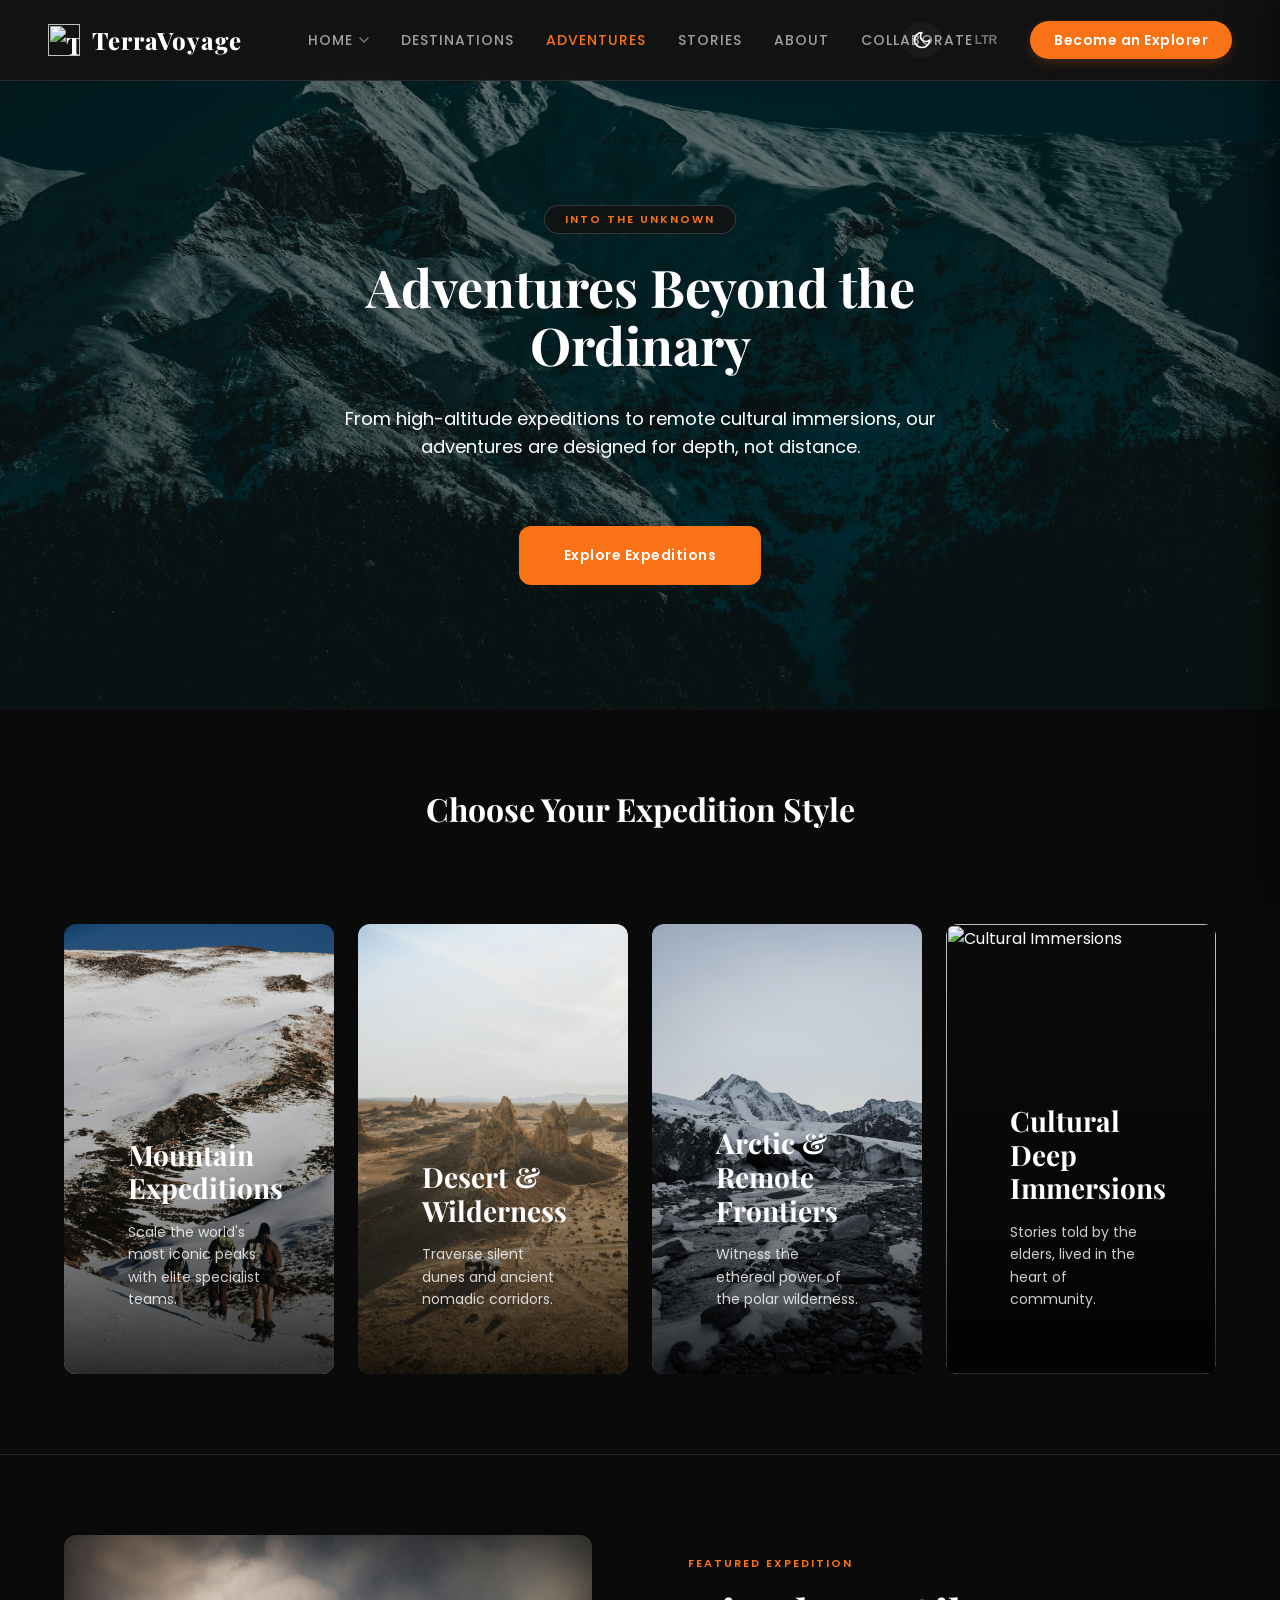
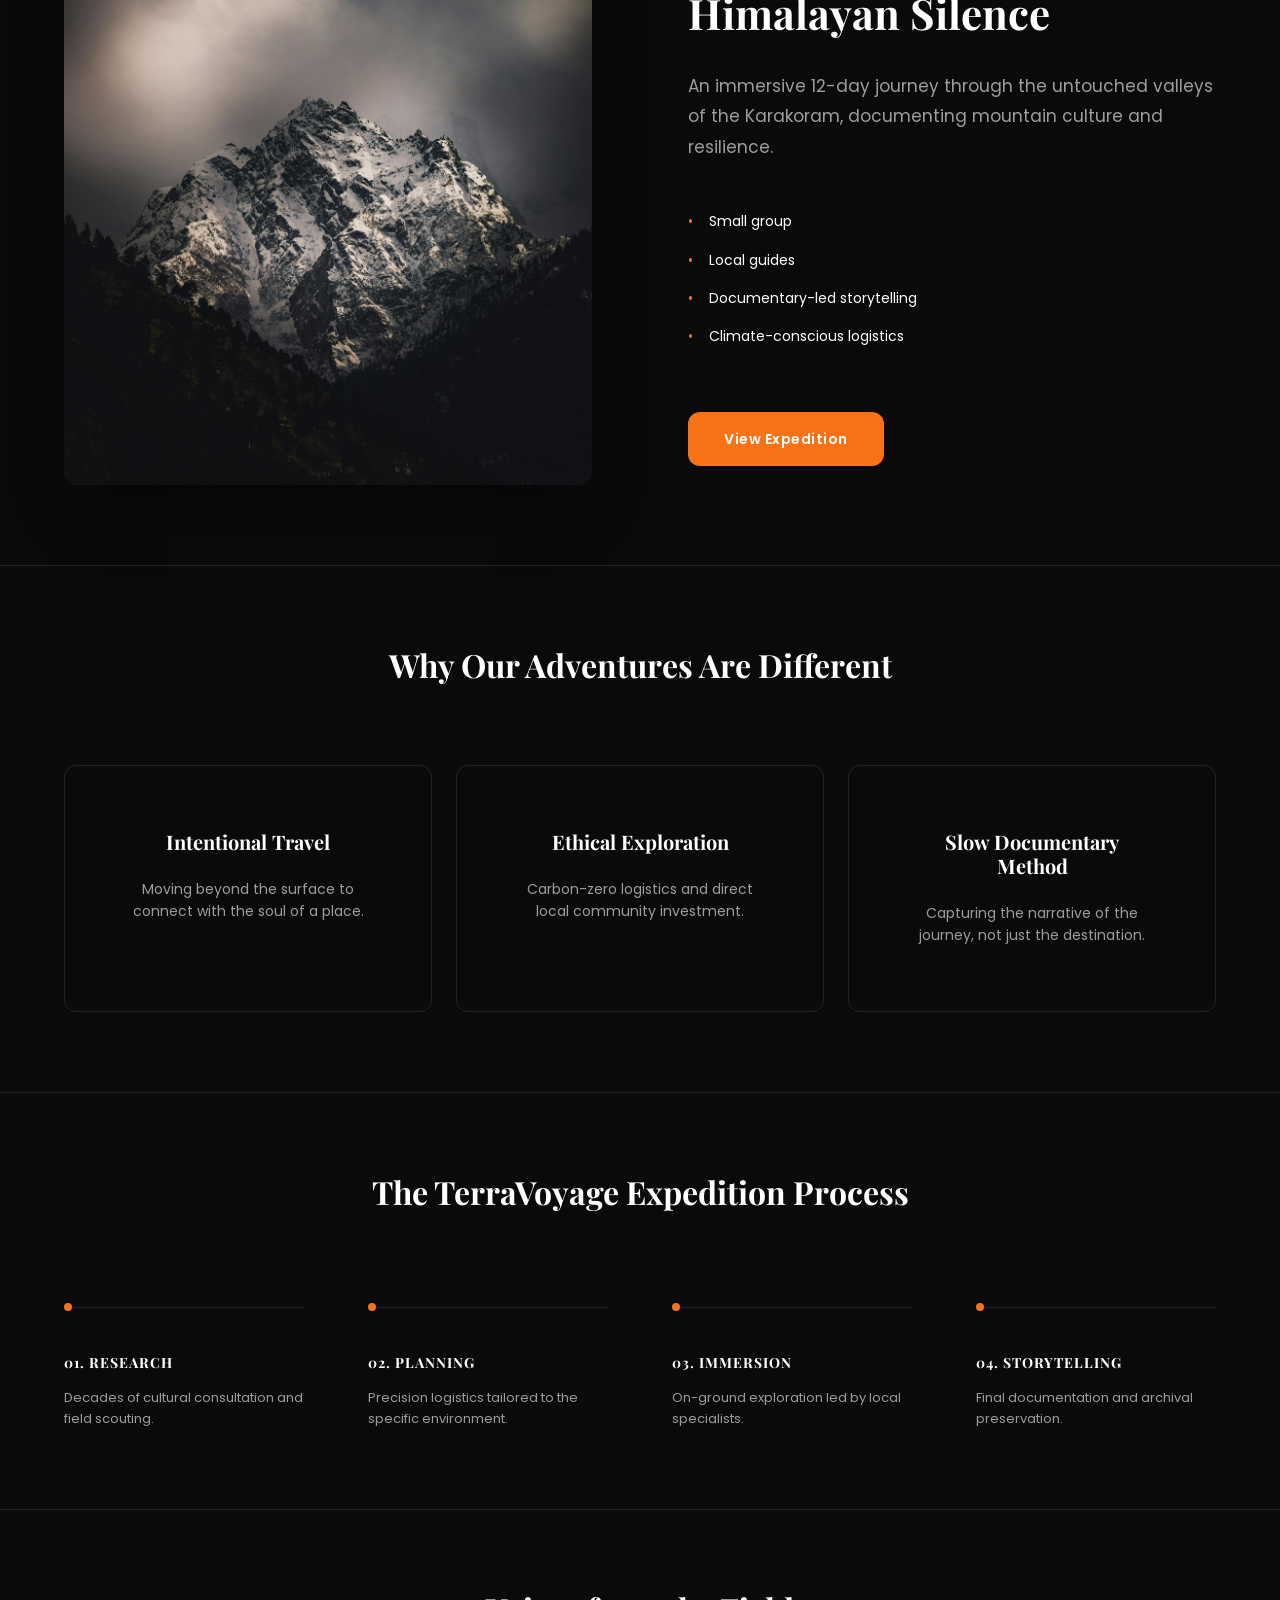
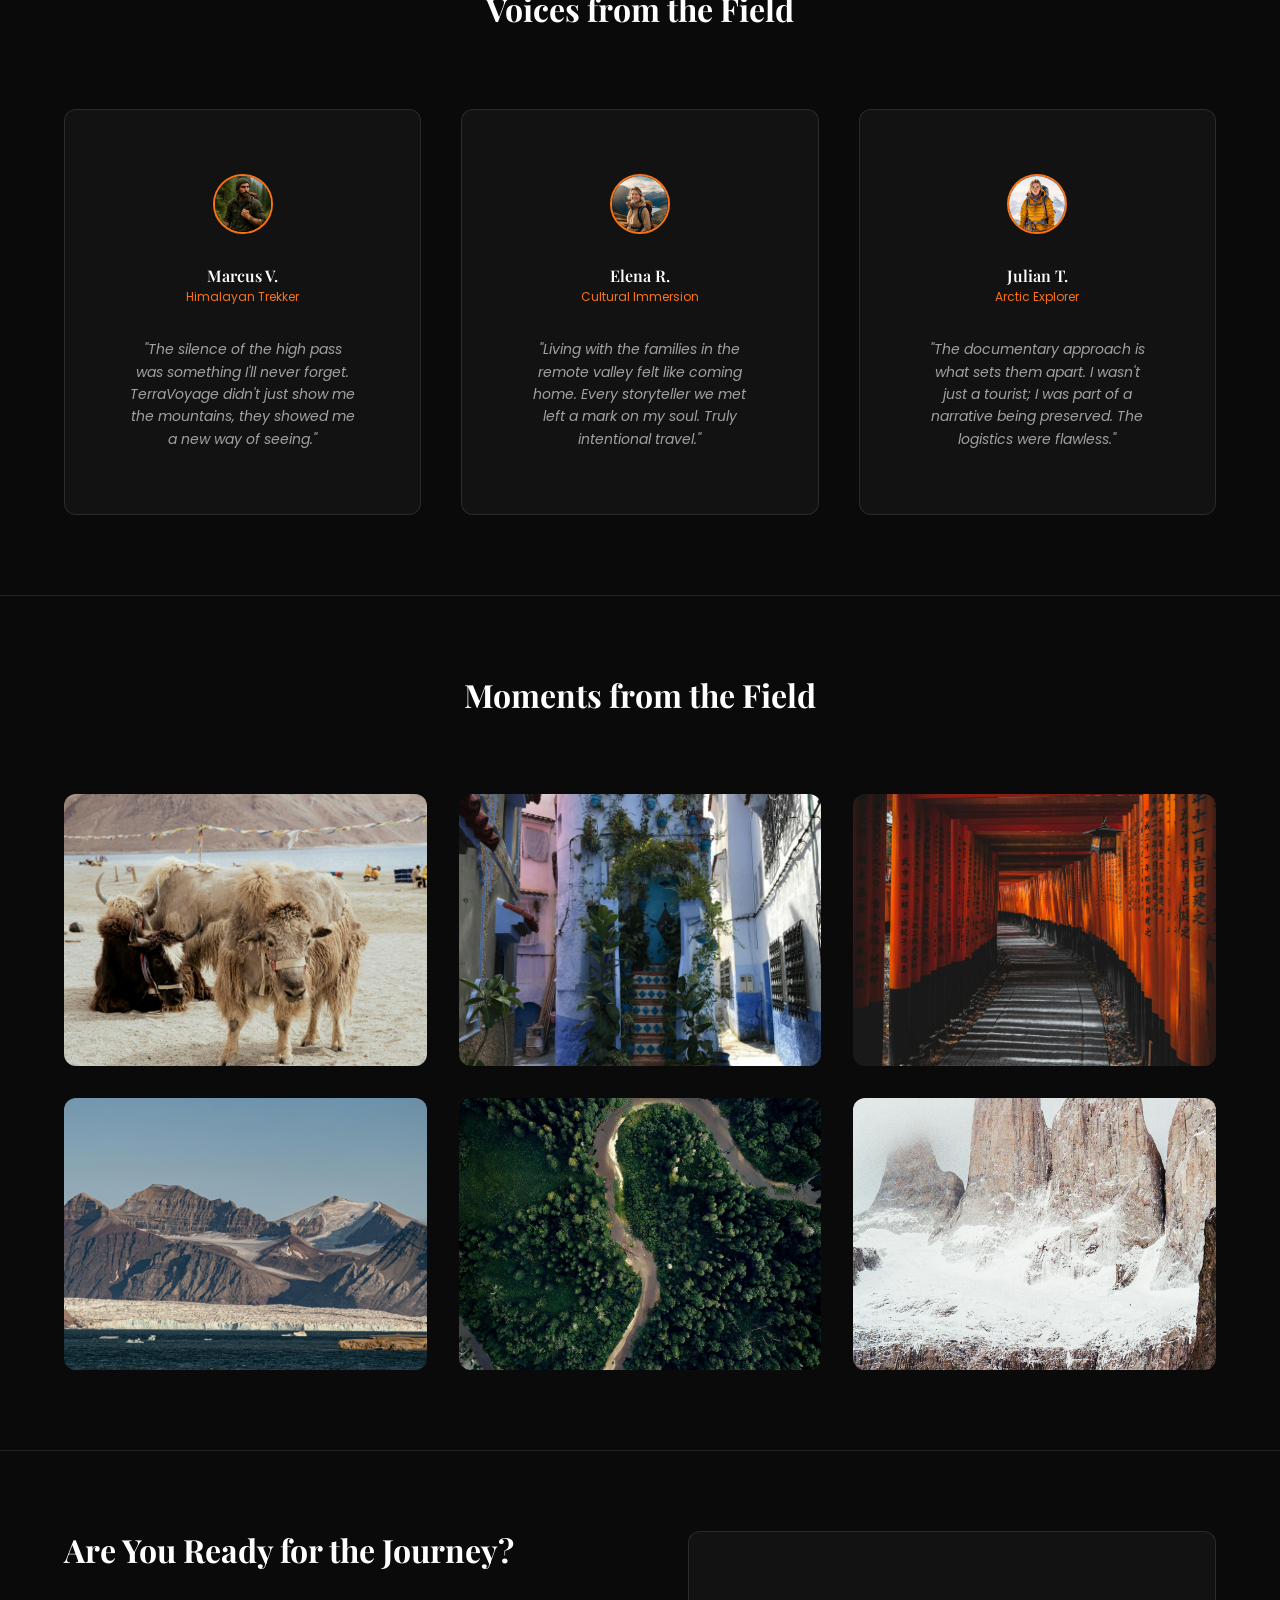
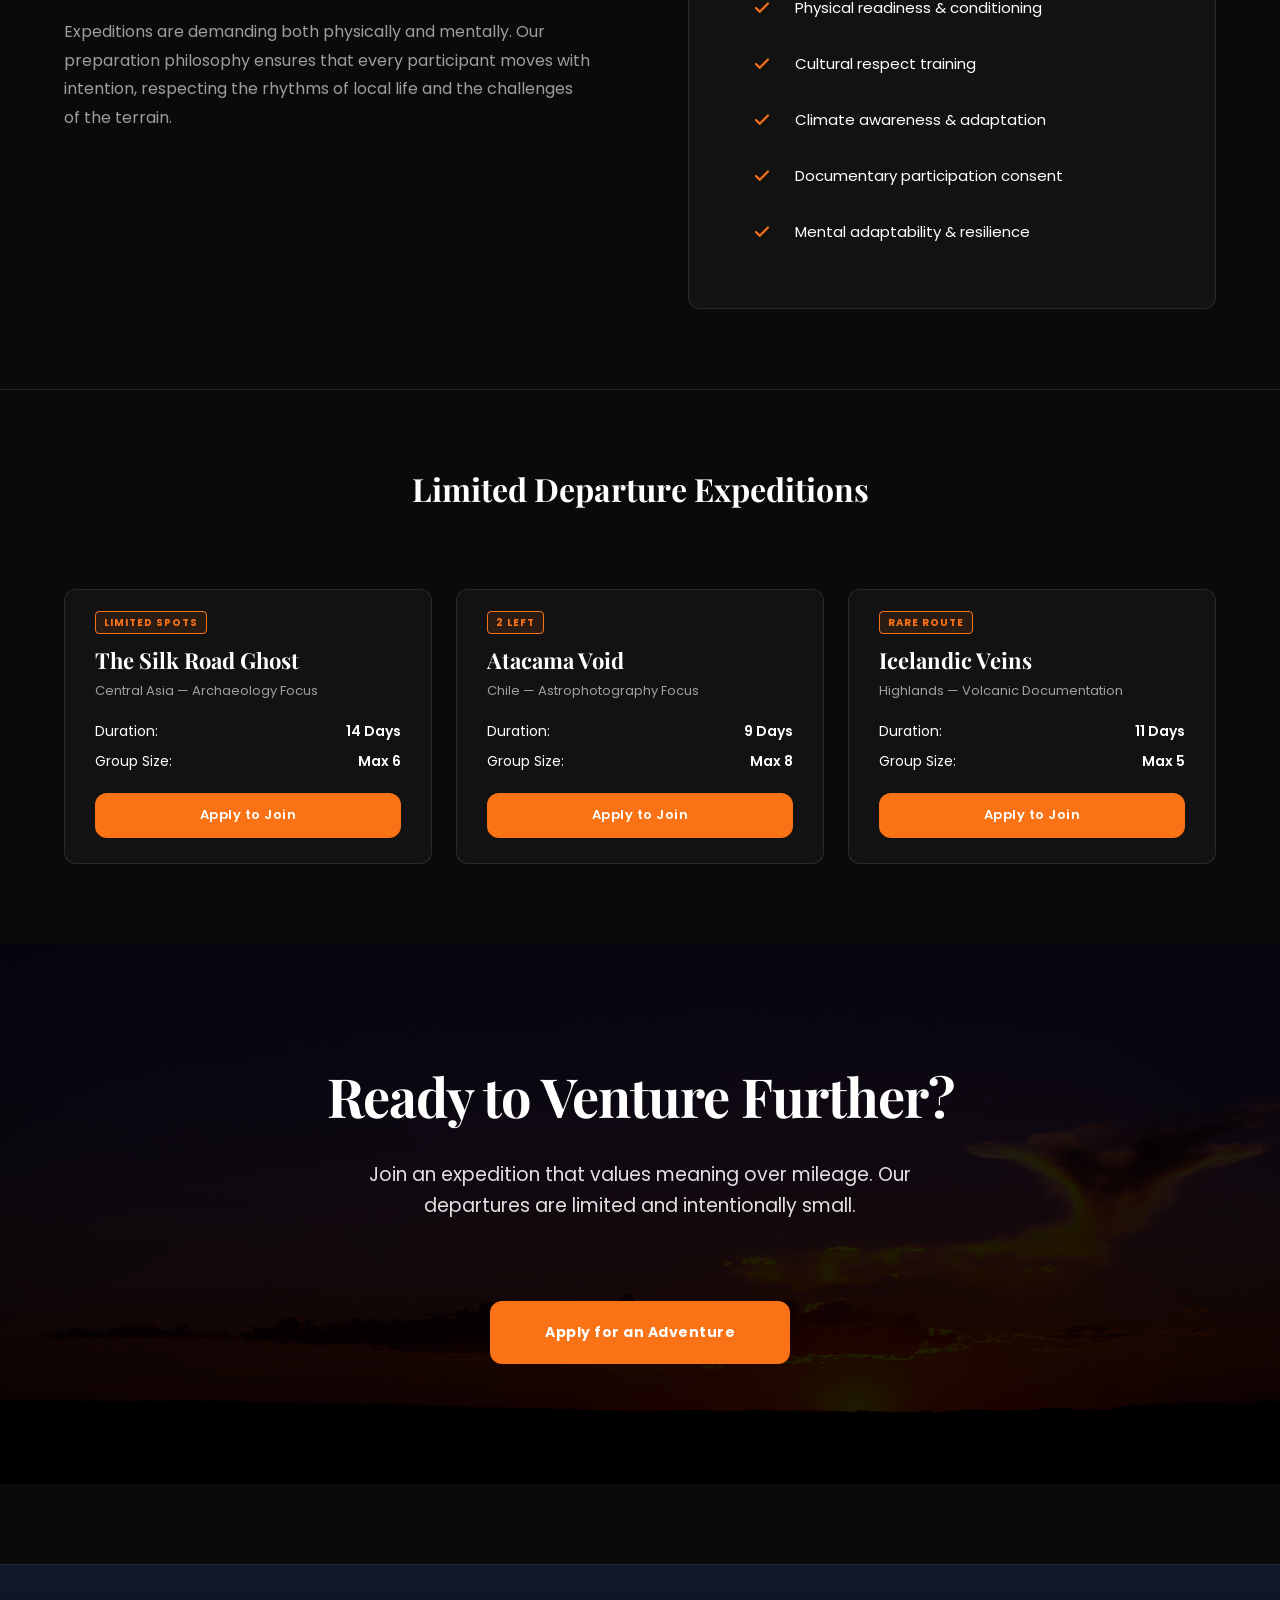
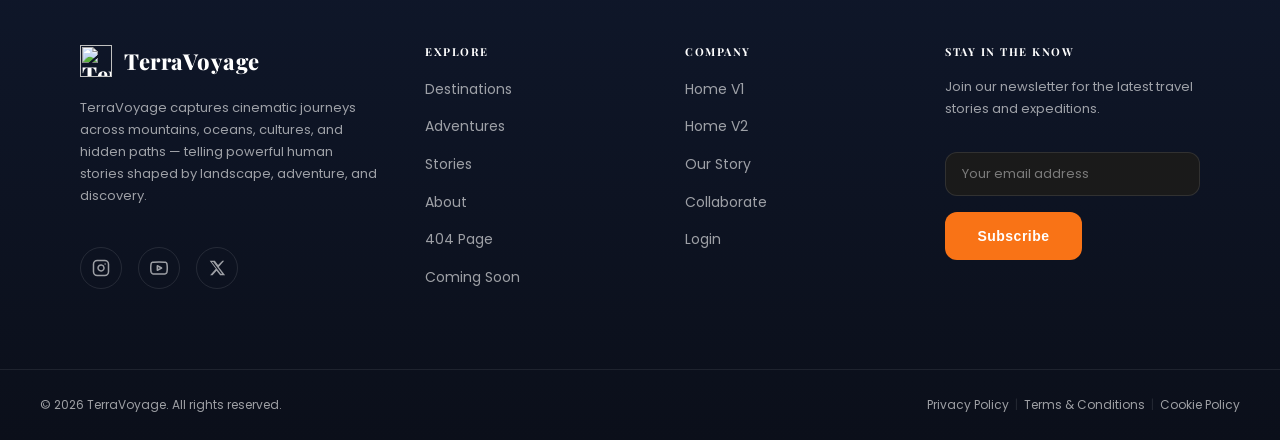
==== commit edddc222: "Update adventures.html" ====
--- a/pages/adventures.html
+++ b/pages/adventures.html
@@ -374,7 +374,7 @@
         /* Section 12 - Final CTA Cinematic Enhancements (Global) */
         .section-12 {
             position: relative;
-            background: url('../assets/images/adventures/ctaSection-12.jpg') center center / cover no-repeat;
+            background: url('../assets/images/Adventures/ctaSection-12.jpg') center center / cover no-repeat;
             padding: 120px 20px !important;
             margin-bottom: 80px;
             /* Prevent footer overlap */
@@ -437,7 +437,7 @@
                                 </svg></a>
                             <ul class="dropdown-menu">
                                 <li><a href="../index.html">Home V1</a></li>
-                                <li><a href="../home-v2.html">Home V2</a></li>
+                                <li><a href="home-v2.html">Home V2</a></li>
                             </ul>
                         </li>
                         <li><a href="destinations.html">Destinations</a></li>
@@ -502,7 +502,7 @@
                     </svg></a>
                 <ul class="mobile-dropdown-menu">
                     <li><a href="../index.html">Home V1</a></li>
-                    <li><a href="../home-v2.html">Home V2</a></li>
+                    <li><a href="home-v2.html">Home V2</a></li>
                 </ul>
             </div>
             <a href="destinations.html">Destinations</a>
@@ -530,7 +530,7 @@
                 <a href="#expeditions" class="btn-primary hero-cta" style="padding: 18px 45px;">Explore Expeditions</a>
             </div>
             <div class="hero-bg" style="position: absolute; inset: 0; z-index: 1;">
-                <img src="../assets/images/adventures/HeroSection-img.jpg" alt="Cinematic Expedition"
+                <img src="../assets/images/Adventures/HeroSection-img.jpg" alt="Cinematic Expedition"
                     style="width: 100%; height: 100%; object-fit: cover;">
             </div>
         </section>
@@ -544,7 +544,7 @@
                 <div class="grid-four-col">
                     <!-- Category 1 -->
                     <div class="adventure-cat-card">
-                        <img src="../assets/images/adventures/Mountain Expeditions.jpg" alt="Mountain Expeditions"
+                        <img src="../assets/images/Adventures/Mountain Expeditions.jpg" alt="Mountain Expeditions"
                             style="object-position: center;">
                         <div class="adventure-cat-overlay"></div>
                         <div class="adventure-cat-content">
@@ -557,7 +557,7 @@
                     </div>
                     <!-- Category 2 -->
                     <div class="adventure-cat-card">
-                        <img src="../assets/images/adventures/Desert & Wilderness.jpg" alt="Desert & Wilderness"
+                        <img src="../assets/images/Adventures/Desert & Wilderness.jpg" alt="Desert & Wilderness"
                             style="object-position: center;">
                         <div class="adventure-cat-overlay"></div>
                         <div class="adventure-cat-content">
@@ -570,7 +570,7 @@
                     </div>
                     <!-- Category 3 -->
                     <div class="adventure-cat-card">
-                        <img src="../assets/images/adventures/Arctic & Remote Frontiers.jpg" alt="Arctic Frontiers"
+                        <img src="../assets/images/Adventures/Arctic & Remote Frontiers.jpg" alt="Arctic Frontiers"
                             style="object-position: center;">
                         <div class="adventure-cat-overlay"></div>
                         <div class="adventure-cat-content">
@@ -583,7 +583,7 @@
                     </div>
                     <!-- Category 4 -->
                     <div class="adventure-cat-card">
-                        <img src="../assets/images/adventures/Cultural Deep Immersions.jpg" alt="Cultural Immersions"
+                        <img src="../assets/images/Adventures/Cultural Deep Immersions.jpg" alt="Cultural Immersions"
                             style="object-position: center;">
                         <div class="adventure-cat-overlay"></div>
                         <div class="adventure-cat-content">
@@ -605,7 +605,7 @@
                     style="display: grid; grid-template-columns: repeat(auto-fit, minmax(350px, 1fr)); gap: var(--space-12); align-items: center;">
                     <div
                         style="overflow: hidden; border-radius: var(--border-radius); box-shadow: 0 30px 60px -12px rgba(0,0,0,0.4);">
-                        <img src="../assets/images/adventures/Himalayan Silence.jpg" alt="Himalayan Silence"
+                        <img src="../assets/images/Adventures/Himalayan Silence.jpg" alt="Himalayan Silence"
                             style="width: 100%; height: 550px; object-fit: cover; object-position: center;">
                     </div>
                     <div>
@@ -719,48 +719,6 @@
             </div>
         </section>
 
-        <!-- SECTION 6 — ADVENTURE IMPACT -->
-        <section style="padding: 80px 0; border-top: 1px solid var(--color-border);">
-            <div class="dest-container" style="text-align: center;">
-                <h2 style="font-family: var(--font-heading); font-size: 32px; margin-bottom: var(--space-10);">Adventure
-                    Impact</h2>
-                <div
-                    style="display: grid; grid-template-columns: repeat(auto-fit, minmax(200px, 1fr)); gap: var(--space-8); max-width: 1000px; margin: 0 auto; align-items: start;">
-                    <div class="stat-item">
-                        <div
-                            style="font-size: 48px; font-family: var(--font-heading); color: var(--color-accent); font-weight: 700; line-height: 1;">
-                            30+</div>
-                        <div
-                            style="font-size: 11px; text-transform: uppercase; letter-spacing: 2px; color: var(--color-text-muted); margin-top: var(--space-3); font-weight: 600;">
-                            Remote Expeditions</div>
-                    </div>
-                    <div class="stat-item">
-                        <div
-                            style="font-size: 48px; font-family: var(--font-heading); color: var(--color-accent); font-weight: 700; line-height: 1;">
-                            15</div>
-                        <div
-                            style="font-size: 11px; text-transform: uppercase; letter-spacing: 2px; color: var(--color-text-muted); margin-top: var(--space-3); font-weight: 600;">
-                            Indigenous Partnerships</div>
-                    </div>
-                    <div class="stat-item">
-                        <div
-                            style="font-size: 48px; font-family: var(--font-heading); color: var(--color-accent); font-weight: 700; line-height: 1;">
-                            200+</div>
-                        <div
-                            style="font-size: 11px; text-transform: uppercase; letter-spacing: 2px; color: var(--color-text-muted); margin-top: var(--space-3); font-weight: 600;">
-                            Documentary Hours</div>
-                    </div>
-                    <div class="stat-item">
-                        <div
-                            style="font-size: 48px; font-family: var(--font-heading); color: var(--color-accent); font-weight: 700; line-height: 1;">
-                            100%</div>
-                        <div
-                            style="font-size: 11px; text-transform: uppercase; letter-spacing: 2px; color: var(--color-text-muted); margin-top: var(--space-3); font-weight: 600;">
-                            Small Group Policy</div>
-                    </div>
-                </div>
-            </div>
-        </section>
 
         <!-- SECTION 7 — VOICES FROM THE FIELD -->
         <section class="voices-section" style="padding: 80px 0; border-top: 1px solid var(--color-border);">
@@ -771,7 +729,7 @@
                 <div class="voices-wrapper">
                     <!-- Testimonial 1 -->
                     <div class="voice-card">
-                        <img src="../assets/images/adventures/Marcus V..jpg" alt="Marcus" class="avatar-circle"
+                        <img src="../assets/images/Adventures/Marcus V..jpg" alt="Marcus" class="avatar-circle"
                             style="object-position: center 20%;">
                         <h4 style="font-weight: 600; margin-bottom: 2px;">Marcus V.</h4>
                         <span
@@ -784,7 +742,7 @@
                     </div>
                     <!-- Testimonial 2 -->
                     <div class="voice-card">
-                        <img src="../assets/images/adventures/Elena R..jpg" alt="Elena" class="avatar-circle"
+                        <img src="../assets/images/Adventures/Elena R..jpg" alt="Elena" class="avatar-circle"
                             style="object-position: center 20%;">
                         <h4 style="font-weight: 600; margin-bottom: 2px;">Elena R.</h4>
                         <span
@@ -797,7 +755,7 @@
                     </div>
                     <!-- Testimonial 3 -->
                     <div class="voice-card">
-                        <img src="../assets/images/adventures/Julian T..jpg" alt="Julian" class="avatar-circle"
+                        <img src="../assets/images/Adventures/Julian T..jpg" alt="Julian" class="avatar-circle"
                             style="object-position: center 20%;">
                         <h4 style="font-weight: 600; margin-bottom: 2px;">Julian T.</h4>
                         <span
@@ -821,7 +779,7 @@
                 <div class="gallery-grid">
                     <!-- Image 1 -->
                     <div class="gallery-item">
-                        <img src="../assets/images/adventures/Ladakh, India.jpg" alt="Ladakh"
+                        <img src="../assets/images/Adventures/Ladakh, India.jpg" alt="Ladakh"
                             style="object-position: center;">
                         <div class="gallery-overlay">
                             <span class="gallery-caption">Ladakh, India</span>
@@ -829,7 +787,7 @@
                     </div>
                     <!-- Image 2 -->
                     <div class="gallery-item">
-                        <img src="../assets/images/adventures/Chefchaouen, Morocco.jpg" alt="Chefchaouen"
+                        <img src="../assets/images/Adventures/Chefchaouen, Morocco.jpg" alt="Chefchaouen"
                             style="object-position: center;">
                         <div class="gallery-overlay">
                             <span class="gallery-caption">Chefchaouen, Morocco</span>
@@ -837,7 +795,7 @@
                     </div>
                     <!-- Image 3 -->
                     <div class="gallery-item">
-                        <img src="../assets/images/adventures/Kyoto, Japan.jpg" alt="Kyoto"
+                        <img src="../assets/images/Adventures/Kyoto, Japan.jpg" alt="Kyoto"
                             style="object-position: center;">
                         <div class="gallery-overlay">
                             <span class="gallery-caption">Kyoto, Japan</span>
@@ -845,7 +803,7 @@
                     </div>
                     <!-- Image 4 -->
                     <div class="gallery-item">
-                        <img src="../assets/images/adventures/Arctic Circle.jpg" alt="Arctic Circle"
+                        <img src="../assets/images/Adventures/Arctic Circle.jpg" alt="Arctic Circle"
                             style="object-position: center;">
                         <div class="gallery-overlay">
                             <span class="gallery-caption">Arctic Circle</span>
@@ -853,7 +811,7 @@
                     </div>
                     <!-- Image 5 -->
                     <div class="gallery-item">
-                        <img src="../assets/images/adventures/Amazon Basin.jpg" alt="Amazon"
+                        <img src="../assets/images/Adventures/Amazon Basin.jpg" alt="Amazon"
                             style="object-position: center;">
                         <div class="gallery-overlay">
                             <span class="gallery-caption">Amazon Basin</span>
@@ -861,7 +819,7 @@
                     </div>
                     <!-- Image 6 -->
                     <div class="gallery-item">
-                        <img src="../assets/images/adventures/Patagonia.jpg" alt="Patagonia"
+                        <img src="../assets/images/Adventures/patagonia.jpg" alt="Patagonia"
                             style="object-position: center;">
                         <div class="gallery-overlay">
                             <span class="gallery-caption">Patagonia</span>
@@ -1028,7 +986,7 @@
 
         <!-- SECTION 12 — FINAL CTA -->
         <section class="section-12"
-            style="background: url('../assets/images/adventures/ctaSection-12.jpg') center center / cover; padding: 100px 20px; margin-bottom: 80px; position: relative;">
+            style="background: url('../assets/images/Adventures/ctaSection-12.jpg') center center / cover; padding: 100px 20px; margin-bottom: 80px; position: relative;">
             <div
                 style="position: absolute; top: 0; left: 0; width: 100%; height: 100%; background: rgba(0, 0, 0, 0.65);">
             </div>
@@ -1094,6 +1052,8 @@
                     <li><a href="adventures.html">Adventures</a></li>
                     <li><a href="stories.html">Stories</a></li>
                     <li><a href="about.html">About</a></li>
+                    <li><a href="404.html">404 Page</a></li>
+                    <li><a href="coming-soon.html">Coming Soon</a></li>
                 </ul>
             </div>
 
@@ -1101,11 +1061,10 @@
                 <h4>Company</h4>
                 <ul>
                     <li><a href="../index.html">Home V1</a></li>
-                    <li><a href="../home-v2.html">Home V2</a></li>
+                    <li><a href="home-v2.html">Home V2</a></li>
                     <li><a href="about.html">Our Story</a></li>
                     <li><a href="collaborate.html">Collaborate</a></li>
                     <li><a href="login.html">Login</a></li>
-                    <li><a href="../404.html">404 Page</a></li>
                 </ul>
             </div>
 
@@ -1141,4 +1100,4 @@
     <script>document.getElementById("year").textContent = new Date().getFullYear();</script>
 </body>
 
-</html>+</html>
